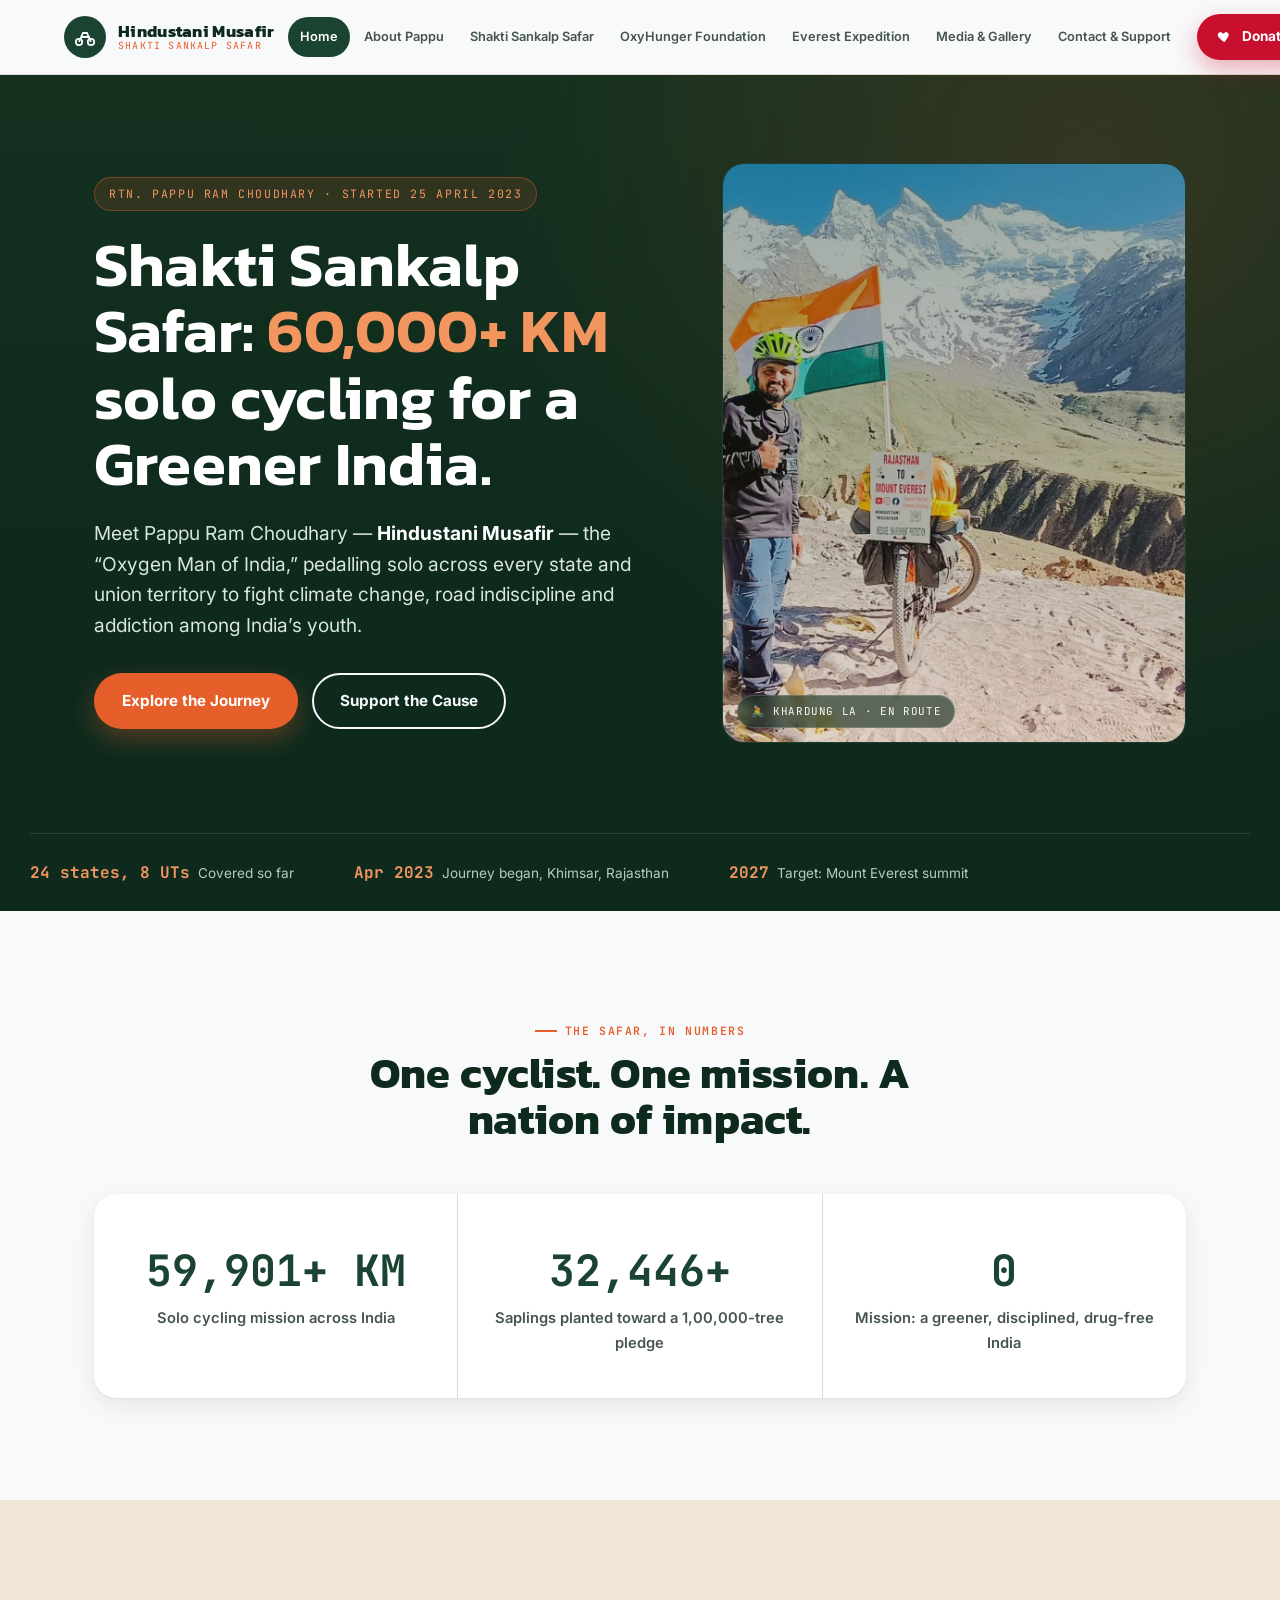
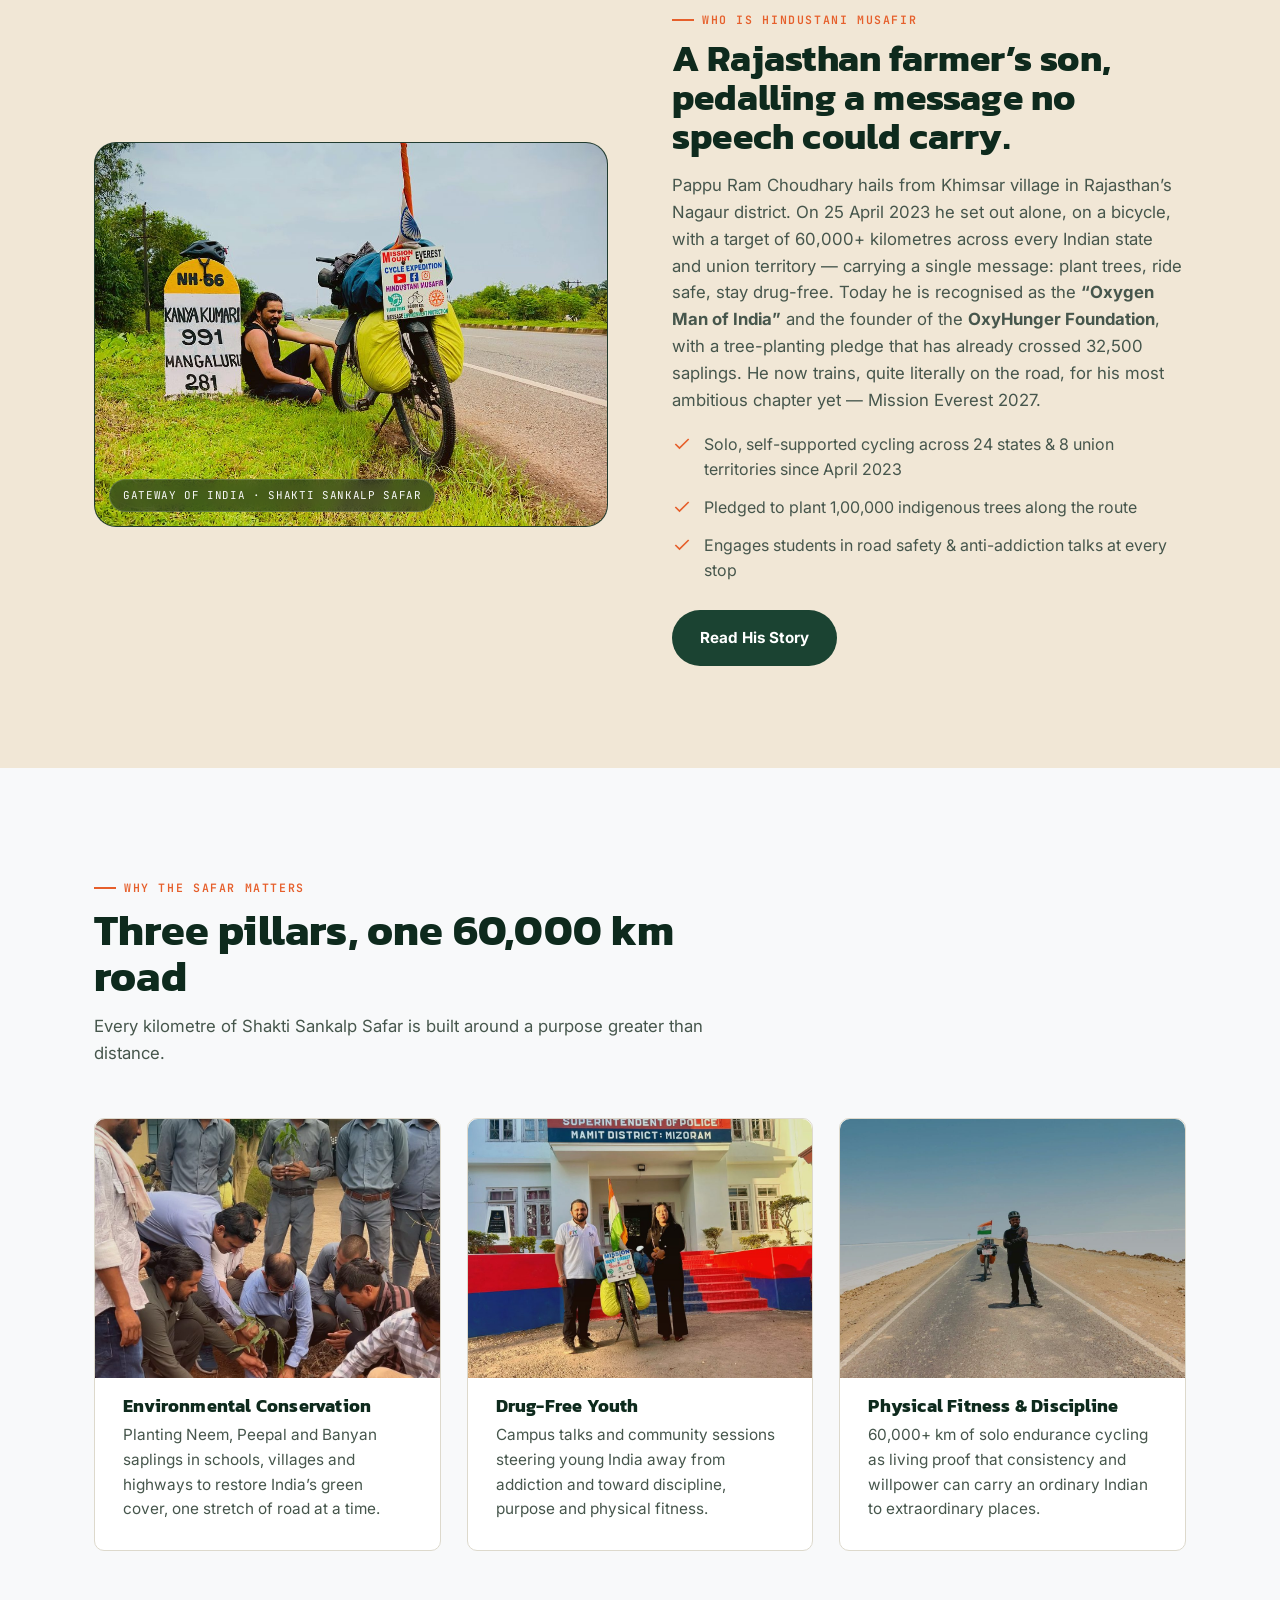
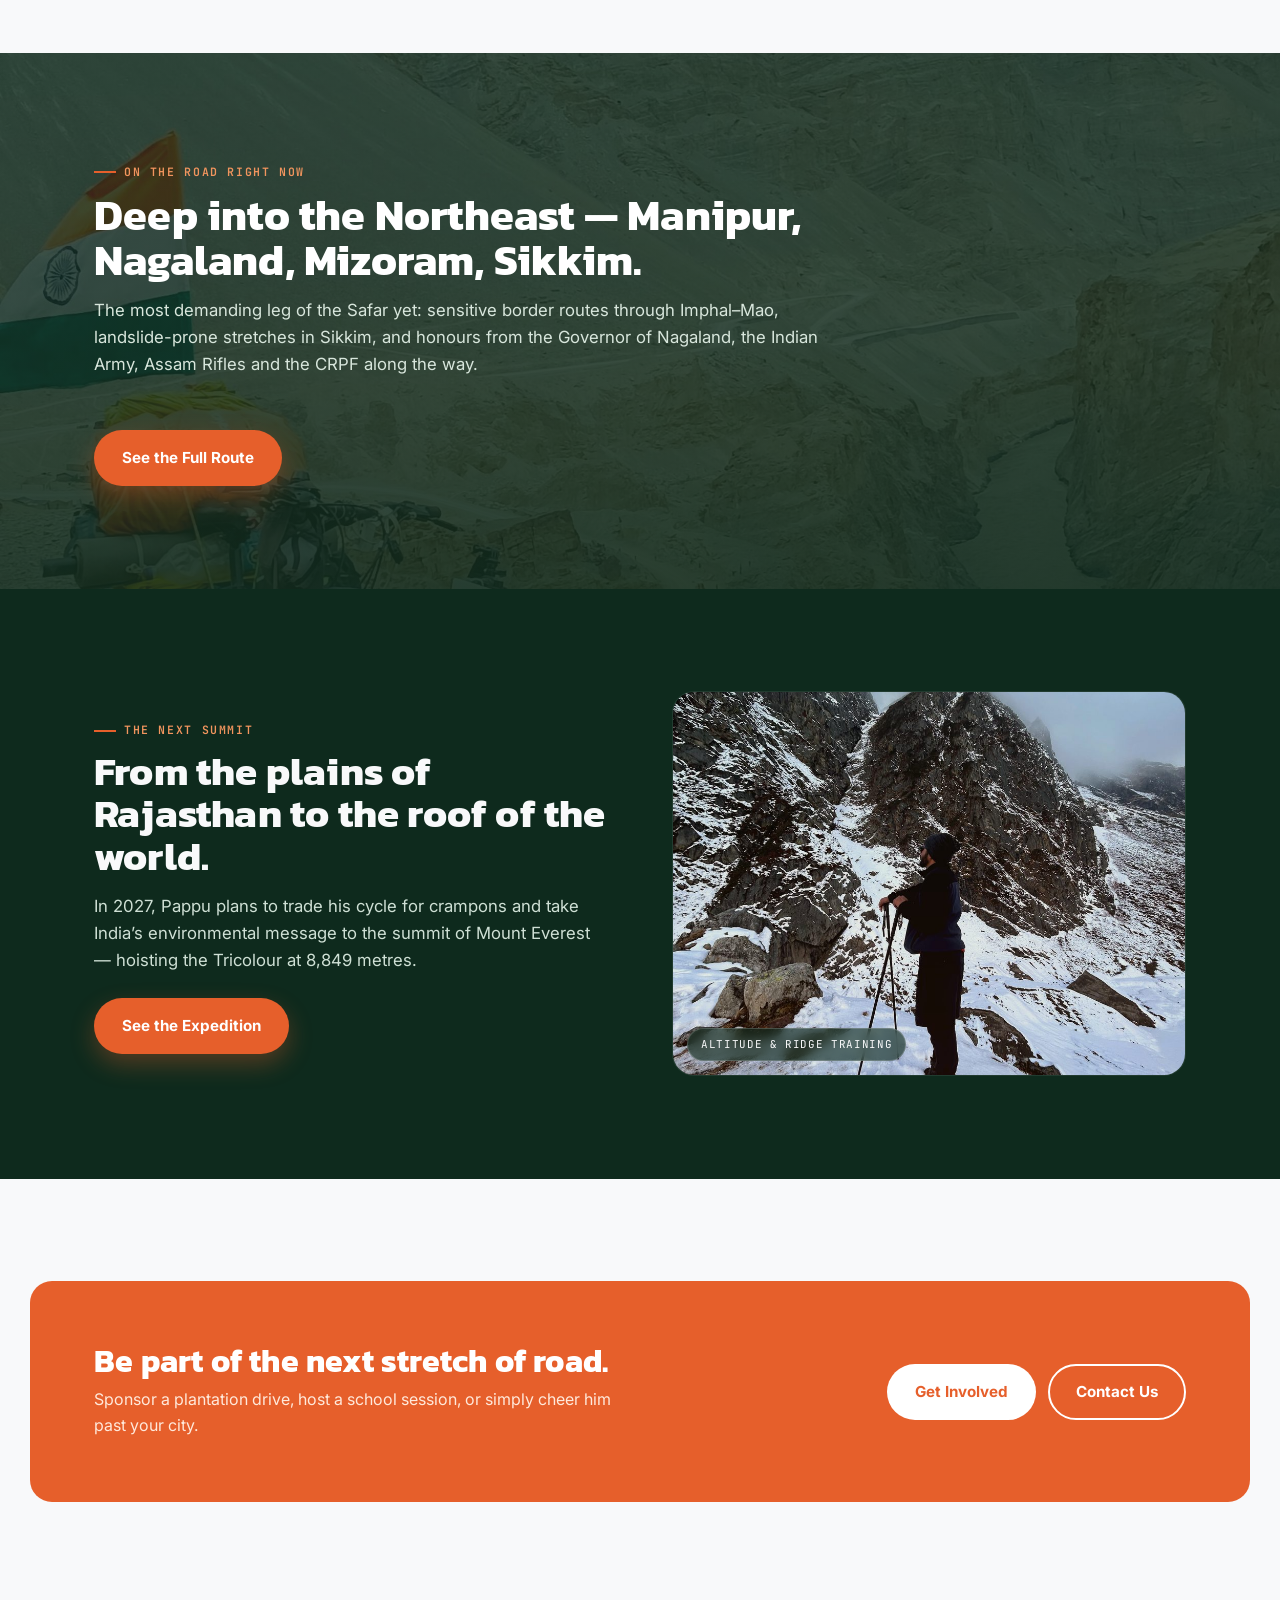
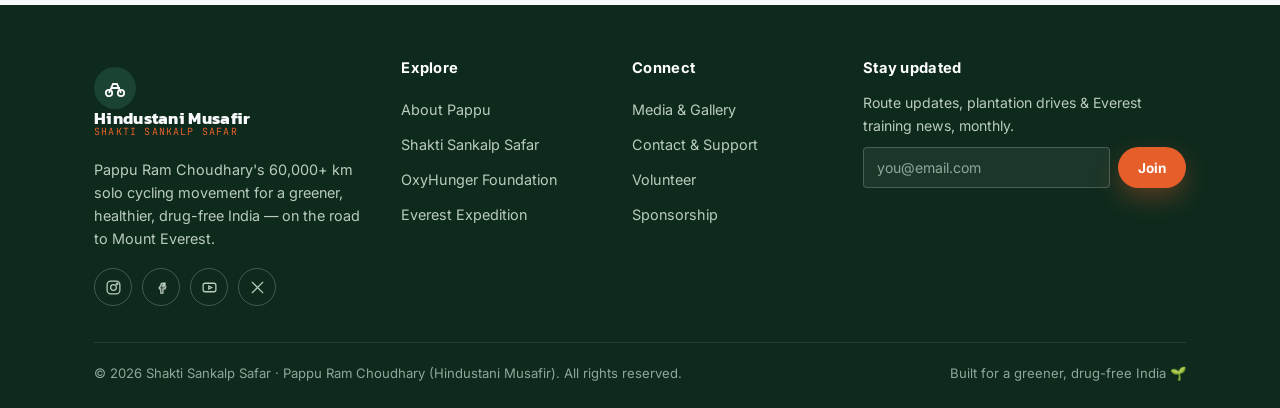
==== index.html @ b721d06b "Add files via upload" ====
<!DOCTYPE html>
<html lang="en">
<head>
<meta charset="UTF-8">
<meta name="viewport" content="width=device-width, initial-scale=1.0">
<title>Shakti Sankalp Safar | Hindustani Musafir &mdash; 60,000+ KM for a Greener India</title>
<meta name="description" content="Follow Pappu Ram Choudhary (Hindustani Musafir) on Shakti Sankalp Safar: a 60,000+ km solo cycling movement across India for the environment, road safety and drug-free youth.">
<link rel="preconnect" href="https://fonts.googleapis.com">
<link rel="preconnect" href="https://fonts.gstatic.com" crossorigin>
<link href="https://fonts.googleapis.com/css2?family=Kanit:wght@500;600;700&family=Inter:wght@400;500;600;700;800&family=JetBrains+Mono:wght@500;700&display=swap" rel="stylesheet">
<link rel="stylesheet" href="css/style.css">
</head>
<body>
  <header class="site-header">
    <nav class="nav">
      <a href="index.html" class="brand">
        <span class="brand-mark">
      <svg viewBox="0 0 24 24" fill="none" stroke="#F8F9FA" stroke-width="1.8" xmlns="http://www.w3.org/2000/svg">
        <circle cx="6" cy="17" r="3.2"/><circle cx="18" cy="17" r="3.2"/>
        <path d="M6 17l4-9h4l4 9M10 8h4M8 12h9"/>
      </svg>
    </span>
        <span class="brand-text">
          <strong>Hindustani Musafir</strong>
          <span>Shakti Sankalp Safar</span>
        </span>
      </a>
      <div class="nav-links">
        <a href="index.html" class="active">Home</a>
        <a href="about.html">About Pappu</a>
        <a href="mission.html">Shakti Sankalp Safar</a>
        <a href="foundation.html">OxyHunger Foundation</a>
        <a href="everest.html">Everest Expedition</a>
        <a href="media.html">Media & Gallery</a>
        <a href="contact.html">Contact & Support</a>
      </div>
      <div class="nav-cta">
        <a href="https://your-payment-link-here.example.com" target="_blank" rel="noopener" class="btn btn-donate btn-sm"><svg viewBox="0 0 24 24" fill="currentColor" width="15" height="15"><path d="M12 21s-7.5-4.6-10-9.1C.3 8.6 1.8 5 5.4 5c2 0 3.4 1 4.6 2.6C11.2 6 12.6 5 14.6 5 18.2 5 19.7 8.6 18 11.9 15.5 16.4 12 21 12 21z"/></svg>Donate</a>
        <a href="contact.html" class="btn btn-primary btn-sm">Support the Cause</a>
      </div>
      <button class="hamburger" aria-label="Toggle navigation" aria-expanded="false">
        <span></span><span></span><span></span>
      </button>
    </nav>
    <div class="mobile-panel">
      <a href="index.html" class="active">Home</a>
        <a href="about.html">About Pappu</a>
        <a href="mission.html">Shakti Sankalp Safar</a>
        <a href="foundation.html">OxyHunger Foundation</a>
        <a href="everest.html">Everest Expedition</a>
        <a href="media.html">Media & Gallery</a>
        <a href="contact.html">Contact & Support</a>
      <a href="https://your-payment-link-here.example.com" target="_blank" rel="noopener" class="btn btn-donate">Donate</a>
      <a href="contact.html" class="btn btn-primary">Support the Cause</a>
    </div>
  </header>

<main>

  <!-- HERO -->
  <section class="hero">
    <div class="wrap hero-grid">
      <div>
        <span class="hero-eyebrow">Rtn. Pappu Ram Choudhary &middot; Started 25 April 2023</span>
        <h1>Shakti Sankalp Safar: <em>60,000+ KM</em> solo cycling for a Greener India.</h1>
        <p class="sub">Meet Pappu Ram Choudhary &mdash; <strong style="color:#fff;">Hindustani Musafir</strong> &mdash; the &ldquo;Oxygen Man of India,&rdquo; pedalling solo across every state and union territory to fight climate change, road indiscipline and addiction among India&rsquo;s youth.</p>
        <div class="hero-ctas">
          <a href="mission.html" class="btn btn-primary">Explore the Journey</a>
          <a href="contact.html" class="btn btn-outline">Support the Cause</a>
        </div>
      </div>
      <div class="photo ratio-portrait">
        <img src="images/hero-khardungla.jpg" alt="Pappu Ram Choudhary holding the Indian tricolour beside his cycle at Khardung La, one of the world's highest motorable passes">
        <span class="cap-tag">&#128692; Khardung La &middot; en route</span>
      </div>
    </div>
    <div class="wrap hero-strip">
      <div class="item"><b>24 states, 8 UTs</b><span>Covered so far</span></div>
      <div class="item"><b>Apr 2023</b><span>Journey began, Khimsar, Rajasthan</span></div>
      <div class="item"><b>2027</b><span>Target: Mount Everest summit</span></div>
    </div>
  </section>

  <!-- QUICK STATS -->
  <section class="section">
    <div class="wrap">
      <div class="section-head center">
        <span class="eyebrow" style="justify-content:center;">The Safar, in numbers</span>
        <h2>One cyclist. One mission. A nation of impact.</h2>
      </div>
      <div class="stats-grid">
        <div class="stat-card">
          <span class="num" data-count="60000" data-suffix="+ KM">0</span>
          <span class="lbl">Solo cycling mission across India</span>
        </div>
        <div class="stat-card">
          <span class="num" data-count="32500" data-suffix="+">0</span>
          <span class="lbl">Saplings planted toward a 1,00,000-tree pledge</span>
        </div>
        <div class="stat-card">
          <span class="num" data-count="1">0</span>
          <span class="lbl">Mission: a greener, disciplined, drug-free India</span>
        </div>
      </div>
    </div>
  </section>

  <!-- INTRO -->
  <section class="section section--sand">
    <div class="wrap two-col">
      <div class="photo ratio-landscape">
        <img src="images/loaded-cycle-road.jpg" alt="Pappu Ram Choudhary standing with his fully-loaded touring bicycle at the Gateway of India, Mumbai">
        <span class="cap-tag">Gateway of India &middot; Shakti Sankalp Safar</span>
      </div>
      <div>
        <span class="eyebrow">Who is Hindustani Musafir</span>
        <h2 style="font-size:clamp(1.7rem,3vw,2.3rem); margin-top:10px;">A Rajasthan farmer&rsquo;s son, pedalling a message no speech could carry.</h2>
        <p style="margin-top:16px; color:var(--ink-soft); font-size:1.05rem;">Pappu Ram Choudhary hails from Khimsar village in Rajasthan&rsquo;s Nagaur district. On 25 April 2023 he set out alone, on a bicycle, with a target of 60,000+ kilometres across every Indian state and union territory &mdash; carrying a single message: plant trees, ride safe, stay drug-free. Today he is recognised as the <strong>&ldquo;Oxygen Man of India&rdquo;</strong> and the founder of the <strong>OxyHunger Foundation</strong>, with a tree-planting pledge that has already crossed 32,500 saplings. He now trains, quite literally on the road, for his most ambitious chapter yet &mdash; Mission Everest 2027.</p>
        <ul class="list-check">
          <li><svg viewBox="0 0 24 24" fill="none" stroke="currentColor" stroke-width="2"><path d="M20 6L9 17l-5-5"/></svg><span>Solo, self-supported cycling across 24 states &amp; 8 union territories since April 2023</span></li>
          <li><svg viewBox="0 0 24 24" fill="none" stroke="currentColor" stroke-width="2"><path d="M20 6L9 17l-5-5"/></svg><span>Pledged to plant 1,00,000 indigenous trees along the route</span></li>
          <li><svg viewBox="0 0 24 24" fill="none" stroke="currentColor" stroke-width="2"><path d="M20 6L9 17l-5-5"/></svg><span>Engages students in road safety &amp; anti-addiction talks at every stop</span></li>
        </ul>
        <a href="about.html" class="btn btn-ghost mt-lg" style="margin-top:26px;">Read His Story</a>
      </div>
    </div>
  </section>

  <!-- THREE PILLARS -->
  <section class="section">
    <div class="wrap">
      <div class="section-head">
        <span class="eyebrow">Why the Safar matters</span>
        <h2>Three pillars, one 60,000 km road</h2>
        <p>Every kilometre of Shakti Sankalp Safar is built around a purpose greater than distance.</p>
      </div>
      <div class="grid-3">
        <div class="card">
          <div class="card-photo"><img src="images/plantation-group-students.jpg" alt="Community tree plantation drive with students during Shakti Sankalp Safar"></div>
          <h3>Environmental Conservation</h3>
          <p>Planting Neem, Peepal and Banyan saplings in schools, villages and highways to restore India&rsquo;s green cover, one stretch of road at a time.</p>
        </div>
        <div class="card">
          <div class="card-photo"><img src="images/school-auditorium-event.jpg" alt="Pappu Ram Choudhary addressing students at a school assembly on road safety and drug-free living"></div>
          <h3>Drug-Free Youth</h3>
          <p>Campus talks and community sessions steering young India away from addiction and toward discipline, purpose and physical fitness.</p>
        </div>
        <div class="card">
          <div class="card-photo"><img src="images/open-road.jpg" alt="A lone stretch of Indian highway during the solo cycling expedition"></div>
          <h3>Physical Fitness &amp; Discipline</h3>
          <p>60,000+ km of solo endurance cycling as living proof that consistency and willpower can carry an ordinary Indian to extraordinary places.</p>
        </div>
      </div>
    </div>
  </section>

  <!-- NORTHEAST LEG STRIP -->
  <section class="bg-section section" style="background-image:url('images/bg-mountain-wide.jpg');">
    <div class="wrap">
      <div class="section-head" style="max-width:760px;">
        <span class="eyebrow" style="color:var(--saffron-light);">On the road right now</span>
        <h2>Deep into the Northeast &mdash; Manipur, Nagaland, Mizoram, Sikkim.</h2>
        <p>The most demanding leg of the Safar yet: sensitive border routes through Imphal&ndash;Mao, landslide-prone stretches in Sikkim, and honours from the Governor of Nagaland, the Indian Army, Assam Rifles and the CRPF along the way.</p>
      </div>
      <a href="mission.html" class="btn btn-primary">See the Full Route</a>
    </div>
  </section>

  <!-- EVEREST TEASER -->
  <section class="section section--forest">
    <div class="wrap two-col">
      <div>
        <span class="eyebrow" style="color:var(--saffron-light);">The next summit</span>
        <h2 style="margin-top:10px; font-size:clamp(1.8rem,3.2vw,2.5rem);">From the plains of Rajasthan to the roof of the world.</h2>
        <p style="margin-top:16px; color:#CFE0D5; font-size:1.05rem;">In 2027, Pappu plans to trade his cycle for crampons and take India&rsquo;s environmental message to the summit of Mount Everest &mdash; hoisting the Tricolour at 8,849 metres.</p>
        <a href="everest.html" class="btn btn-primary mt-lg" style="margin-top:24px;">See the Expedition</a>
      </div>
      <div class="photo ratio-landscape">
        <img src="images/ridge-climb-training.jpg" alt="Pappu Ram Choudhary mountaineering on a snow ridge as part of Everest training">
        <span class="cap-tag">Altitude &amp; ridge training</span>
      </div>
    </div>
  </section>

  <!-- CTA STRIP -->
  <section class="section">
    <div class="wrap" style="background:var(--saffron); border-radius:var(--radius-l); padding:clamp(36px,6vw,64px); display:flex; align-items:center; justify-content:space-between; gap:24px; flex-wrap:wrap; color:#fff;">
      <div>
        <h2 style="color:#fff; font-size:clamp(1.5rem,2.6vw,2rem);">Be part of the next stretch of road.</h2>
        <p style="color:#FFE9DB; margin-top:8px; max-width:52ch;">Sponsor a plantation drive, host a school session, or simply cheer him past your city.</p>
      </div>
      <div style="display:flex; gap:12px; flex-wrap:wrap;">
        <a href="foundation.html" class="btn" style="background:#fff; color:var(--saffron);">Get Involved</a>
        <a href="contact.html" class="btn btn-outline">Contact Us</a>
      </div>
    </div>
  </section>

</main>

  <footer class="site-footer">
    <div class="wrap">
      <div class="footer-grid">
        <div class="footer-brand">
          <a href="index.html" class="brand">
            <span class="brand-mark">
      <svg viewBox="0 0 24 24" fill="none" stroke="#F8F9FA" stroke-width="1.8" xmlns="http://www.w3.org/2000/svg">
        <circle cx="6" cy="17" r="3.2"/><circle cx="18" cy="17" r="3.2"/>
        <path d="M6 17l4-9h4l4 9M10 8h4M8 12h9"/>
      </svg>
    </span>
            <span class="brand-text">
              <strong style="color:#F8F9FA;">Hindustani Musafir</strong>
              <span>Shakti Sankalp Safar</span>
            </span>
          </a>
          <p>Pappu Ram Choudhary's 60,000+ km solo cycling movement for a greener, healthier, drug-free India &mdash; on the road to Mount Everest.</p>
          <div class="social-row">
            <a href="https://www.instagram.com/hindustani_musafirr/" aria-label="Instagram" target="_blank" rel="noopener"><svg viewBox="0 0 24 24" fill="none" stroke="currentColor" stroke-width="1.8"><rect x="3" y="3" width="18" height="18" rx="5"/><circle cx="12" cy="12" r="4"/><circle cx="17.2" cy="6.8" r="1"/></svg></a>
            <a href="https://www.facebook.com/hindustanimusafirr/" aria-label="Facebook" target="_blank" rel="noopener"><svg viewBox="0 0 24 24" fill="none" stroke="currentColor" stroke-width="1.8"><path d="M14 9h3V6h-3c-1.7 0-3 1.3-3 3v2H9v3h2v6h3v-6h3l1-3h-4v-2c0-.6.4-1 1-1z"/></svg></a>
            <a href="https://www.youtube.com/@HindustaniMusafir" aria-label="YouTube" target="_blank" rel="noopener"><svg viewBox="0 0 24 24" fill="none" stroke="currentColor" stroke-width="1.8"><rect x="3" y="6" width="18" height="12" rx="3"/><path d="M11 10l4 2-4 2z"/></svg></a>
            <a href="#" aria-label="Twitter/X" target="_blank" rel="noopener"><svg viewBox="0 0 24 24" fill="none" stroke="currentColor" stroke-width="1.8"><path d="M4 4l16 16M20 4L4 20"/></svg></a>
          </div>
        </div>
        <div>
          <h4>Explore</h4>
          <a href="about.html">About Pappu</a>
          <a href="mission.html">Shakti Sankalp Safar</a>
          <a href="foundation.html">OxyHunger Foundation</a>
          <a href="everest.html">Everest Expedition</a>
        </div>
        <div>
          <h4>Connect</h4>
          <a href="media.html">Media &amp; Gallery</a>
          <a href="contact.html">Contact &amp; Support</a>
          <a href="foundation.html#volunteer">Volunteer</a>
          <a href="everest.html#sponsor">Sponsorship</a>
        </div>
        <div>
          <h4>Stay updated</h4>
          <p style="color:#B9CBBF; font-size:.88rem; margin-bottom:8px;">Route updates, plantation drives &amp; Everest training news, monthly.</p>
          <form class="newsletter" data-demo-form onsubmit="return false;">
            <input type="email" placeholder="you@email.com" aria-label="Email for newsletter" required>
            <button class="btn btn-primary btn-sm" type="submit">Join</button>
          </form>
          <div class="form-success" style="margin-top:10px;">Thanks &mdash; you&rsquo;re on the list!</div>
        </div>
      </div>
      <div class="footer-bottom">
        <span>&copy; 2026 Shakti Sankalp Safar &middot; Pappu Ram Choudhary (Hindustani Musafir). All rights reserved.</span>
        <span>Built for a greener, drug-free India &#127793;</span>
      </div>
    </div>
  </footer>
<script src="js/script.js"></script>
</body>
</html>
---- css/style.css ----
/* =========================================================
   SHAKTI SANKALP SAFAR — Design System
   Signature element: the "Safar Line" — a dashed route path
   (like a route marked on a paper map) that threads through
   hero art, timelines and milestones across the whole site.
   ========================================================= */

:root{
  /* ---- Color tokens ---- */
  --forest:        #1B4332;
  --forest-deep:    #0E2A1D;
  --forest-mid:     #2D6A4F;
  --saffron:        #E65F2B;
  --saffron-light:  #F2955E;
  --saffron-pale:   #FBDCC7;
  --offwhite:       #F8F9FA;
  --sand:           #F1E7D6;
  --ink:            #17241C;
  --ink-soft:       #46564C;
  --line:           #DDD9CC;
  --white:          #FFFFFF;

  /* ---- Type ---- */
  --f-display: "Kanit", "Poppins", sans-serif;
  --f-body:    "Inter", -apple-system, sans-serif;
  --f-mono:    "JetBrains Mono", "Roboto Mono", monospace;

  /* ---- Scale / rhythm ---- */
  --radius-s: 4px;
  --radius-m: 10px;
  --radius-l: 22px;
  --maxw: 1220px;
  --maxw-nav: 1520px;
  --gutter: clamp(20px, 5vw, 64px);
  --shadow-1: 0 1px 2px rgba(14,42,29,.06), 0 8px 24px rgba(14,42,29,.08);
  --shadow-2: 0 20px 50px rgba(14,42,29,.18);
}

/* ---------------------------------------------------------
   Reset & base
   --------------------------------------------------------- */
*, *::before, *::after{ box-sizing:border-box; }
html{ scroll-behavior:smooth; }
body{
  margin:0;
  font-family:var(--f-body);
  color:var(--ink);
  background:var(--offwhite);
  line-height:1.6;
  -webkit-font-smoothing:antialiased;
}
img{ max-width:100%; display:block; }
a{ color:inherit; text-decoration:none; }
ul{ margin:0; padding:0; list-style:none; }
h1,h2,h3,h4{ font-family:var(--f-display); margin:0; line-height:1.06; letter-spacing:.2px; color:var(--forest-deep); }
p{ margin:0; }
button{ font-family:inherit; cursor:pointer; }
input,textarea,select{ font-family:inherit; font-size:1rem; }

:focus-visible{
  outline:3px solid var(--saffron);
  outline-offset:3px;
}

@media (prefers-reduced-motion: reduce){
  *{ animation-duration:.001ms !important; animation-iteration-count:1 !important; transition-duration:.001ms !important; scroll-behavior:auto !important; }
}

.wrap{ max-width:var(--maxw); margin:0 auto; padding:0 var(--gutter); }
.eyebrow{
  display:inline-flex; align-items:center; gap:8px;
  font-family:var(--f-mono); font-size:.72rem; letter-spacing:.14em; text-transform:uppercase;
  color:var(--saffron); font-weight:600;
}
.eyebrow::before{ content:""; width:22px; height:2px; background:var(--saffron); display:inline-block; }

.section{ padding:clamp(56px,8vw,108px) 0; }
.section--sand{ background:var(--sand); }
.section--forest{ background:var(--forest-deep); color:var(--offwhite); }
.section--forest h2, .section--forest h3, .section--forest h4{ color:var(--offwhite); }
.section-head{ max-width:680px; margin-bottom:clamp(28px,5vw,52px); }
.section-head h2{ font-size:clamp(1.9rem,3.6vw,2.7rem); margin-top:10px; }
.section-head p{ margin-top:14px; color:var(--ink-soft); font-size:1.05rem; }
.section--forest .section-head p{ color:#CFE0D5; }

.btn{
  display:inline-flex; align-items:center; justify-content:center; gap:10px;
  padding:14px 26px; border-radius:999px; font-weight:700; font-size:.95rem;
  border:2px solid transparent; transition:transform .18s ease, box-shadow .18s ease, background .18s ease, color .18s ease;
  white-space:nowrap;
}
.btn:hover{ transform:translateY(-2px); }
.btn-primary{ background:var(--saffron); color:var(--white); box-shadow:0 10px 24px rgba(230,95,43,.32); }
.btn-primary:hover{ background:#D5511F; }
.btn-outline{ background:transparent; border-color:currentColor; color:inherit; }
.btn-outline:hover{ background:rgba(255,255,255,.12); }
.btn-outline.dark{ border-color:var(--forest); color:var(--forest); }
.btn-outline.dark:hover{ background:var(--forest); color:var(--white); }
.btn-ghost{ background:var(--forest); color:var(--white); }
.btn-ghost:hover{ background:var(--forest-mid); }
.btn-donate{ background:#C8102E; color:var(--white); box-shadow:0 10px 24px rgba(200,16,46,.32); }
.btn-donate:hover{ background:#A50D25; }
.btn-donate svg{ flex-shrink:0; }
.btn-sm{ padding:10px 18px; font-size:.85rem; }
.btn[disabled]{ opacity:.55; cursor:not-allowed; transform:none; }

/* ---------------------------------------------------------
   Header / Nav
   --------------------------------------------------------- */
.site-header{
  position:sticky; top:0; z-index:100;
  background:rgba(248,249,250,.92); backdrop-filter:blur(10px);
  border-bottom:1px solid var(--line);
}
.nav{
  display:flex; align-items:center; justify-content:space-between;
  padding:14px var(--gutter); max-width:var(--maxw-nav); margin:0 auto;
  flex-wrap:nowrap; gap:14px;
}
.brand{ display:flex; align-items:center; gap:12px; flex-shrink:0; transition:opacity .18s ease; }
.brand:hover{ opacity:.85; }
.brand-mark{
  width:42px; height:42px; border-radius:50%; background:var(--forest);
  display:flex; align-items:center; justify-content:center; flex-shrink:0;
}
.brand-mark svg{ width:24px; height:24px; }
.brand-text{ display:flex; flex-direction:column; line-height:1.1; }
.brand-text strong{ font-family:var(--f-display); font-size:1.06rem; color:var(--forest-deep); letter-spacing:.3px; }
.brand-text span{ font-family:var(--f-mono); font-size:.62rem; letter-spacing:.12em; text-transform:uppercase; color:var(--saffron); }

.nav-links{ display:flex; align-items:center; flex-wrap:nowrap; gap:2px; }
.nav-links a{
  position:relative;
  padding:10px 12px; font-weight:600; font-size:clamp(.8rem,.85vw,.9rem); color:var(--ink-soft);
  border-radius:999px; white-space:nowrap; flex-shrink:0;
  transition:background .18s ease, color .18s ease, transform .18s ease;
}
.nav-links a::after{
  content:""; position:absolute; left:14px; right:14px; bottom:5px; height:2px;
  border-radius:2px; background:var(--saffron);
  transform:scaleX(0); transform-origin:50% 50%;
  transition:transform .28s cubic-bezier(.4,0,.2,1);
}
.nav-links a:hover{ background:var(--sand); color:var(--forest-deep); transform:translateY(-2px); }
.nav-links a:hover::after{ transform:scaleX(1); }
.nav-links a.active{ background:var(--forest); color:var(--white); }
.nav-links a.active::after{ content:none; }
.nav-cta{ display:flex; align-items:center; gap:10px; flex-shrink:0; }

.hamburger{
  display:none; flex-direction:column; justify-content:center; gap:5px;
  width:44px; height:44px; border:1px solid var(--line); border-radius:10px; background:var(--white);
}
.hamburger span{ width:20px; height:2px; background:var(--forest-deep); margin:0 auto; transition:transform .25s ease, opacity .25s ease; }
.hamburger.is-open span:nth-child(1){ transform:translateY(7px) rotate(45deg); }
.hamburger.is-open span:nth-child(2){ opacity:0; }
.hamburger.is-open span:nth-child(3){ transform:translateY(-7px) rotate(-45deg); }

.mobile-panel{
  display:none; flex-direction:column; gap:2px; padding:8px var(--gutter) 20px;
  border-top:1px solid var(--line); background:var(--offwhite);
}
.mobile-panel a{ padding:13px 6px; font-weight:600; color:var(--ink); border-bottom:1px solid var(--line); transition:color .16s ease, padding-left .16s ease; }
.mobile-panel a:hover{ color:var(--saffron); padding-left:12px; }
.mobile-panel a.active{ color:var(--saffron); }
.mobile-panel .btn{ margin-top:14px; }
.site-header.nav-open .mobile-panel{ display:flex; }

@media (max-width: 1180px){
  .nav-links, .nav-cta .btn-outline{ display:none; }
  .hamburger{ display:flex; }
}

/* ---------------------------------------------------------
   The Safar Line — signature motif
   --------------------------------------------------------- */
.safar-line{ width:100%; height:auto; display:block; }
.safar-line path{
  fill:none; stroke:var(--saffron); stroke-width:3; stroke-linecap:round;
  stroke-dasharray:9 11;
}
.safar-line .safar-line-solid{ stroke:var(--forest-mid); stroke-dasharray:none; opacity:.35; }
.safar-divider{ position:relative; height:54px; overflow:hidden; }
.safar-divider svg{ position:absolute; inset:0; width:100%; height:100%; }

/* ---------------------------------------------------------
   Hero
   --------------------------------------------------------- */
.hero{
  position:relative; overflow:hidden;
  background:
    radial-gradient(circle at 85% 12%, rgba(230,95,43,.16), transparent 45%),
    linear-gradient(180deg, #14301F 0%, var(--forest-deep) 60%, var(--forest-deep) 100%);
  color:var(--offwhite);
  padding-top:clamp(48px,8vw,88px);
}
.hero-grid{
  display:grid; grid-template-columns:1.1fr .9fr; gap:clamp(30px,5vw,60px);
  align-items:center; padding-bottom:clamp(48px,7vw,90px);
}
.hero-eyebrow{
  display:inline-flex; align-items:center; gap:8px; font-family:var(--f-mono);
  font-size:.72rem; letter-spacing:.14em; text-transform:uppercase; color:var(--saffron-light);
  background:rgba(230,95,43,.14); border:1px solid rgba(230,95,43,.4);
  padding:7px 14px; border-radius:999px; margin-bottom:20px;
}
.hero h1{
  font-size:clamp(2.3rem, 5vw, 3.9rem); color:var(--white); font-weight:600;
}
.hero h1 em{ font-style:normal; color:var(--saffron-light); }
.hero p.sub{ margin-top:22px; font-size:clamp(1.02rem,1.6vw,1.2rem); color:#D8E6DC; max-width:52ch; }
.hero-ctas{ display:flex; flex-wrap:wrap; gap:14px; margin-top:32px; }
.hero-art{
  position:relative; border-radius:var(--radius-l); overflow:hidden;
  border:1px solid rgba(255,255,255,.14);
  aspect-ratio:4/5; background:
    linear-gradient(160deg, #2D6A4F 0%, #163726 70%);
  display:flex; align-items:flex-end;
}
.hero-art .tag{
  margin:18px; padding:10px 16px; border-radius:999px; background:rgba(14,42,29,.55);
  backdrop-filter:blur(6px); font-family:var(--f-mono); font-size:.72rem; letter-spacing:.08em;
  color:var(--offwhite); border:1px solid rgba(255,255,255,.2);
}
.hero-strip{
  border-top:1px solid rgba(255,255,255,.12);
  padding:26px 0; display:flex; gap:clamp(24px,5vw,60px); flex-wrap:wrap;
}
.hero-strip .item{ display:flex; align-items:baseline; gap:8px; }
.hero-strip .item b{ font-family:var(--f-mono); color:var(--saffron-light); font-size:1rem; }
.hero-strip .item span{ font-size:.85rem; color:#B9CBBF; }

/* photo placeholder block used across pages in place of real imagery */
.photo-ph{
  position:relative; border-radius:var(--radius-l); overflow:hidden;
  background:linear-gradient(150deg, var(--forest-mid), var(--forest-deep));
  color:var(--offwhite); display:flex; flex-direction:column; align-items:center;
  justify-content:center; text-align:center; padding:26px; gap:10px; min-height:220px;
  border:1px solid rgba(255,255,255,.08);
}
.photo-ph svg{ width:38px; height:38px; opacity:.9; }
.photo-ph .cap{ font-family:var(--f-mono); font-size:.72rem; letter-spacing:.08em; text-transform:uppercase; opacity:.75; }
.photo-ph.saffron{ background:linear-gradient(150deg, var(--saffron-light), #C6491B); }
.photo-ph.sand{ background:linear-gradient(150deg, #EADFCA, #D9C9A8); color:var(--forest-deep); }

/* ---------------------------------------------------------
   Stats
   --------------------------------------------------------- */
.stats-grid{
  display:grid; grid-template-columns:repeat(3,1fr); gap:1px;
  background:var(--line); border-radius:var(--radius-l); overflow:hidden;
  box-shadow:var(--shadow-1);
}
.stat-card{ background:var(--white); padding:clamp(26px,4vw,42px) 24px; text-align:center; }
.stat-card .num{
  font-family:var(--f-mono); font-weight:700; font-size:clamp(2rem,4vw,2.7rem);
  color:var(--forest); display:block;
}
.stat-card .num span{ color:var(--saffron); }
.stat-card .lbl{ margin-top:8px; font-size:.92rem; color:var(--ink-soft); font-weight:600; }
@media (max-width:720px){ .stats-grid{ grid-template-columns:1fr; } .stat-card{ border-bottom:1px solid var(--line); } }

/* ---------------------------------------------------------
   Cards / grids
   --------------------------------------------------------- */
.grid-3{ display:grid; grid-template-columns:repeat(3,1fr); gap:26px; }
.grid-2{ display:grid; grid-template-columns:1fr 1fr; gap:26px; }
@media (max-width:900px){ .grid-3{ grid-template-columns:1fr 1fr; } }
@media (max-width:640px){ .grid-3, .grid-2{ grid-template-columns:1fr; } }

.card{
  background:var(--white); border-radius:var(--radius-m); padding:28px;
  border:1px solid var(--line); transition:box-shadow .2s ease, transform .2s ease;
}
.card:hover{ box-shadow:var(--shadow-1); transform:translateY(-3px); }
.card .icon{
  width:48px; height:48px; border-radius:12px; background:var(--sand);
  display:flex; align-items:center; justify-content:center; margin-bottom:16px;
}
.card .icon svg{ width:24px; height:24px; color:var(--forest); }
.card h3{ font-size:1.15rem; margin-bottom:8px; }
.card p{ color:var(--ink-soft); font-size:.96rem; }

.pill{
  display:inline-block; padding:5px 13px; border-radius:999px; font-size:.72rem;
  font-weight:700; letter-spacing:.03em; background:var(--saffron-pale); color:#9B3B14;
}
.pill.green{ background:#DCEAE1; color:var(--forest); }

/* ---------------------------------------------------------
   Timeline (route & milestones / training log)
   --------------------------------------------------------- */
.timeline{ position:relative; margin-top:10px; }
.timeline::before{
  content:""; position:absolute; left:19px; top:6px; bottom:6px; width:2px;
  background-image:linear-gradient(var(--saffron) 60%, transparent 0%);
  background-size:2px 12px; background-repeat:repeat-y;
}
.timeline-item{ position:relative; padding:0 0 40px 58px; }
.timeline-item:last-child{ padding-bottom:4px; }
.timeline-dot{
  position:absolute; left:0; top:0; width:40px; height:40px; border-radius:50%;
  background:var(--forest); color:var(--white); display:flex; align-items:center; justify-content:center;
  font-family:var(--f-mono); font-weight:700; font-size:.82rem; border:4px solid var(--offwhite); box-shadow:0 0 0 2px var(--saffron);
}
.timeline-item h3{ font-size:1.15rem; margin-bottom:4px; }
.timeline-item .when{ font-family:var(--f-mono); font-size:.72rem; letter-spacing:.06em; text-transform:uppercase; color:var(--saffron); display:block; margin-bottom:6px; }
.timeline-item p{ color:var(--ink-soft); }

/* ---------------------------------------------------------
   Tabs (values / gallery filter etc.)
   --------------------------------------------------------- */
.tabbar{ display:flex; flex-wrap:wrap; gap:10px; margin-bottom:30px; }
.tabbtn{
  padding:10px 18px; border-radius:999px; border:1px solid var(--line); background:var(--white);
  font-weight:600; font-size:.88rem; color:var(--ink-soft); transition:.16s ease;
}
.tabbtn:hover{ border-color:var(--forest-mid); }
.tabbtn.active{ background:var(--forest); border-color:var(--forest); color:var(--white); }

.gallery-grid{ display:grid; grid-template-columns:repeat(3,1fr); gap:20px; }
@media (max-width:900px){ .gallery-grid{ grid-template-columns:1fr 1fr; } }
@media (max-width:560px){ .gallery-grid{ grid-template-columns:1fr; } }
.gallery-item{ aspect-ratio:4/3; border-radius:var(--radius-m); overflow:hidden; }
.gallery-item.hide{ display:none; }

/* ---------------------------------------------------------
   Tiers (sponsorship)
   --------------------------------------------------------- */
.tiers{ display:grid; grid-template-columns:repeat(3,1fr); gap:24px; align-items:stretch; }
@media (max-width:900px){ .tiers{ grid-template-columns:1fr; } }
.tier{
  background:var(--white); border:1px solid var(--line); border-radius:var(--radius-l);
  padding:32px 28px; display:flex; flex-direction:column; gap:16px;
}
.tier.featured{ border-color:var(--saffron); box-shadow:0 20px 40px rgba(230,95,43,.14); position:relative; }
.tier.featured::before{
  content:"MOST POPULAR"; position:absolute; top:-13px; left:28px; background:var(--saffron); color:var(--white);
  font-family:var(--f-mono); font-size:.62rem; letter-spacing:.1em; padding:5px 12px; border-radius:999px;
}
.tier .name{ font-family:var(--f-display); font-size:1.3rem; color:var(--forest-deep); }
.tier .price{ font-family:var(--f-mono); font-size:1.6rem; font-weight:700; color:var(--saffron); }
.tier ul{ display:flex; flex-direction:column; gap:10px; flex:1; }
.tier li{ display:flex; gap:10px; font-size:.92rem; color:var(--ink-soft); }
.tier li svg{ width:18px; height:18px; color:var(--forest-mid); flex-shrink:0; margin-top:2px; }

/* ---------------------------------------------------------
   Forms
   --------------------------------------------------------- */
.form-card{ background:var(--white); border:1px solid var(--line); border-radius:var(--radius-l); padding:clamp(24px,4vw,40px); }
.field{ margin-bottom:18px; }
.field label{ display:block; font-weight:700; font-size:.86rem; margin-bottom:7px; color:var(--forest-deep); }
.field input, .field textarea, .field select{
  width:100%; padding:13px 15px; border-radius:var(--radius-s); border:1.5px solid var(--line);
  background:var(--offwhite); transition:border-color .16s ease, background .16s ease;
}
.field input:focus, .field textarea:focus, .field select:focus{ border-color:var(--saffron); background:var(--white); outline:none; }
.field-row{ display:grid; grid-template-columns:1fr 1fr; gap:16px; }
@media (max-width:560px){ .field-row{ grid-template-columns:1fr; } }
.form-note{ font-size:.82rem; color:var(--ink-soft); margin-top:10px; }
.form-success{
  display:none; align-items:center; gap:10px; background:#E4F1E9; border:1px solid #BEDCC9;
  color:var(--forest); padding:14px 16px; border-radius:var(--radius-s); font-weight:600; font-size:.9rem; margin-top:16px;
}
.form-success.show{ display:flex; }

/* ---------------------------------------------------------
   Footer
   --------------------------------------------------------- */
.site-footer{ background:var(--forest-deep); color:#CFE0D5; padding:56px 0 24px; }
.footer-grid{ display:grid; grid-template-columns:1.4fr 1fr 1fr 1.2fr; gap:40px; padding-bottom:36px; border-bottom:1px solid rgba(255,255,255,.1); }
@media (max-width:860px){ .footer-grid{ grid-template-columns:1fr 1fr; } }
@media (max-width:560px){ .footer-grid{ grid-template-columns:1fr; } }
.footer-grid h4{ color:var(--white); font-size:.92rem; margin-bottom:16px; font-family:var(--f-body); font-weight:700; letter-spacing:.02em; }
.footer-grid a{ display:block; padding:6px 0; color:#B9CBBF; font-size:.9rem; transition:color .15s ease; }
.footer-grid a:hover{ color:var(--saffron-light); }
.footer-brand p{ margin-top:14px; color:#B9CBBF; font-size:.9rem; max-width:32ch; }
.social-row{ display:flex; gap:10px; margin-top:18px; }
.social-row a{
  width:38px; height:38px; border-radius:50%; border:1px solid rgba(255,255,255,.22);
  display:flex; align-items:center; justify-content:center; padding:0;
}
.social-row a:hover{ background:var(--saffron); border-color:var(--saffron); }
.social-row svg{ width:17px; height:17px; }
.newsletter{ display:flex; gap:8px; margin-top:10px; }
.newsletter input{
  flex:1; padding:11px 13px; border-radius:var(--radius-s); border:1px solid rgba(255,255,255,.2);
  background:rgba(255,255,255,.06); color:var(--white); font-size:.88rem;
}
.newsletter input::placeholder{ color:#8FA79A; }
.footer-bottom{ display:flex; justify-content:space-between; align-items:center; padding-top:20px; flex-wrap:wrap; gap:10px; font-size:.82rem; color:#8FA79A; }

/* ---------------------------------------------------------
   Misc utility
   --------------------------------------------------------- */
.mt-lg{ margin-top:48px; }
.center{ text-align:center; margin-left:auto; margin-right:auto; }
.two-col{ display:grid; grid-template-columns:1fr 1fr; gap:clamp(30px,5vw,64px); align-items:center; }
@media (max-width:860px){ .two-col{ grid-template-columns:1fr; } }
.list-check{ display:flex; flex-direction:column; gap:12px; margin-top:18px; }
.list-check li{ display:flex; gap:12px; align-items:flex-start; }
.list-check svg{ width:20px; height:20px; color:var(--saffron); flex-shrink:0; margin-top:2px; }
.list-check span{ color:var(--ink-soft); }

.page-hero{
  background:linear-gradient(180deg, var(--forest-deep), #16362499);
  background-color:var(--forest-deep);
  color:var(--offwhite); padding:64px 0 56px; position:relative; overflow:hidden;
}
.page-hero.has-bg{
  background-image:
    linear-gradient(180deg, rgba(14,42,29,.55) 0%, rgba(14,42,29,.9) 100%),
    var(--hero-bg-img);
  background-size:cover; background-position:center; padding:96px 0 84px;
}
.page-hero .bg-credit{
  position:absolute; right:var(--gutter); bottom:10px; font-family:var(--f-mono);
  font-size:.64rem; letter-spacing:.04em; color:rgba(248,249,250,.5);
}
.page-hero .bg-credit a{ color:rgba(248,249,250,.7); }
.page-hero .eyebrow{ color:var(--saffron-light); }
.page-hero h1{ color:var(--white); font-size:clamp(2rem,4.4vw,3.1rem); margin-top:12px; max-width:16ch; }
.page-hero p{ margin-top:16px; max-width:60ch; color:#D8E6DC; font-size:1.05rem; }
.breadcrumb{ font-family:var(--f-mono); font-size:.74rem; letter-spacing:.06em; color:#9FBBA9; margin-bottom:14px; }
.breadcrumb a{ color:#C7DACE; }
.breadcrumb a:hover{ color:var(--saffron-light); }

.quote-block{
  border-left:3px solid var(--saffron); padding:6px 0 6px 24px; margin:28px 0;
  font-family:var(--f-display); font-size:1.3rem; color:var(--forest-deep); font-weight:500;
}

.badge-row{ display:flex; flex-wrap:wrap; gap:10px; margin-top:18px; }

.map-band{
  border-radius:var(--radius-l); overflow:hidden; border:1px solid var(--line);
  background:linear-gradient(160deg, var(--sand), #E7DBC2);
}

/* ---------------------------------------------------------
   Live Google Map embed (route tracking)
   --------------------------------------------------------- */
.map-embed{
  position:relative; flex:1 1 380px; min-width:280px; border-radius:var(--radius-m);
  overflow:hidden; border:1px solid var(--line); box-shadow:var(--shadow-1);
  aspect-ratio:4/3; background:var(--sand);
}
.map-embed iframe{ position:absolute; inset:0; width:100%; height:100%; border:0; }
.map-embed .live-pill{
  position:absolute; top:12px; left:12px; z-index:2; display:inline-flex; align-items:center; gap:6px;
  padding:6px 12px; border-radius:999px; background:rgba(14,42,29,.82); backdrop-filter:blur(6px);
  color:var(--offwhite); font-family:var(--f-mono); font-size:.66rem; letter-spacing:.08em; text-transform:uppercase;
  border:1px solid rgba(255,255,255,.2); pointer-events:none;
}
.map-embed .live-pill .dot{
  width:7px; height:7px; border-radius:50%; background:#4ADE80; box-shadow:0 0 0 rgba(74,222,128,.6);
  animation:live-pulse 1.8s infinite;
}
@keyframes live-pulse{
  0%{ box-shadow:0 0 0 0 rgba(74,222,128,.55); }
  70%{ box-shadow:0 0 0 9px rgba(74,222,128,0); }
  100%{ box-shadow:0 0 0 0 rgba(74,222,128,0); }
}
.map-embed-link{
  position:absolute; bottom:12px; right:12px; z-index:2;
  padding:8px 14px; border-radius:999px; background:var(--white); color:var(--forest-deep);
  font-size:.78rem; font-weight:700; box-shadow:var(--shadow-1); transition:transform .16s ease, background .16s ease;
}
.map-embed-link:hover{ transform:translateY(-2px); background:var(--saffron); color:var(--white); }

/* ---------------------------------------------------------
   Social feed embeds
   --------------------------------------------------------- */
.social-embed-grid{ display:grid; grid-template-columns:1fr 1fr 1fr; gap:26px; align-items:stretch; }
@media (max-width:980px){ .social-embed-grid{ grid-template-columns:1fr; } }
.social-embed-card{
  background:var(--white); border:1px solid var(--line); border-radius:var(--radius-m);
  overflow:hidden; display:flex; flex-direction:column; transition:box-shadow .2s ease, transform .2s ease;
}
.social-embed-card:hover{ box-shadow:var(--shadow-1); transform:translateY(-3px); }
.social-embed-head{ display:flex; align-items:center; gap:12px; padding:18px 20px; border-bottom:1px solid var(--line); }
.social-embed-head .icon{ width:38px; height:38px; border-radius:10px; background:var(--sand); display:flex; align-items:center; justify-content:center; flex-shrink:0; }
.social-embed-head .icon svg{ width:20px; height:20px; color:var(--forest); }
.social-embed-head h3{ font-size:.98rem; }
.social-embed-head span{ display:block; font-family:var(--f-mono); font-size:.66rem; letter-spacing:.06em; text-transform:uppercase; color:var(--saffron); margin-top:2px; }
.social-embed-body{ flex:1; position:relative; background:var(--sand); min-height:280px; }
.social-embed-foot{ padding:14px 20px; border-top:1px solid var(--line); text-align:center; }

/* Live-styled preview cards for Instagram / YouTube / Facebook (see comment in media.html
   for why these link out instead of embedding a raw third-party iframe). */
.social-preview{ position:absolute; inset:0; display:flex; flex-direction:column; align-items:center; justify-content:center; gap:14px; padding:20px; text-align:center; }
.social-preview strong{ font-family:var(--f-display); color:var(--forest-deep); font-size:1rem; }
.social-preview p{ font-size:.82rem; color:var(--ink-soft); max-width:26ch; }
.social-preview-ring{
  width:72px; height:72px; border-radius:50%; padding:3px;
  display:flex; align-items:center; justify-content:center; animation:ig-spin 5s linear infinite;
}
.social-preview-ring span{
  width:100%; height:100%; border-radius:50%; background:var(--white); display:flex; align-items:center; justify-content:center;
  animation:ig-spin-rev 5s linear infinite;
}
.social-preview-ring svg{ width:30px; height:30px; }
@keyframes ig-spin{ to{ transform:rotate(360deg); } }
@keyframes ig-spin-rev{ to{ transform:rotate(-360deg); } }

.social-preview.ig{ background:linear-gradient(160deg,#F7E7DC,#F1E7D6); }
.ig-ring{ background:conic-gradient(from 210deg,#feda75,#fa7e1e,#d62976,#962fbf,#4f5bd5,#feda75); }
.ig-ring svg{ color:var(--forest); }

.social-preview.yt{ background:linear-gradient(160deg,#1b1b1b,#0e0e0e); }
.social-preview.yt strong{ color:var(--white); }
.social-preview.yt p{ color:#B9B9B9; }
.yt-ring{ background:#FF0000; animation:none; }
.yt-ring span{ background:transparent; animation:none; }
.yt-ring svg{ color:var(--white); width:26px; height:26px; }

.social-preview.fb{ background:linear-gradient(160deg,#E7EFFC,#DCE7FA); }
.fb-ring{ background:#1877F2; animation:none; }
.fb-ring span{ background:transparent; animation:none; }
.fb-ring svg{ color:var(--white); }

/* ---------------------------------------------------------
   Real photography — framed images & background sections
   --------------------------------------------------------- */
.photo{
  position:relative; border-radius:var(--radius-l); overflow:hidden;
  border:1px solid rgba(255,255,255,.08); background:var(--forest-deep);
}
.photo img{ width:100%; height:100%; object-fit:cover; display:block; }
.photo .cap-tag{
  position:absolute; left:14px; bottom:14px; padding:7px 13px; border-radius:999px;
  background:rgba(14,42,29,.6); backdrop-filter:blur(6px); color:var(--offwhite);
  font-family:var(--f-mono); font-size:.68rem; letter-spacing:.06em; text-transform:uppercase;
  border:1px solid rgba(255,255,255,.18);
}
.photo.ratio-portrait{ aspect-ratio:4/5; }
.photo.ratio-landscape{ aspect-ratio:4/3; }
.photo.ratio-wide{ aspect-ratio:16/10; }
.photo.ratio-square{ aspect-ratio:1/1; }

.card-photo{ margin:-28px -28px 18px; border-radius:var(--radius-m) var(--radius-m) 0 0; overflow:hidden; aspect-ratio:4/3; }
.card-photo img{ width:100%; height:100%; object-fit:cover; display:block; transition:transform .35s ease; }
.card:hover .card-photo img{ transform:scale(1.05); }

.bg-section{
  position:relative; background-size:cover; background-position:center;
  color:var(--offwhite); isolation:isolate;
}
.bg-section::before{
  content:""; position:absolute; inset:0; z-index:-1;
  background:linear-gradient(180deg, rgba(14,42,29,.55), rgba(14,42,29,.85));
}
.bg-section h2, .bg-section h3{ color:var(--white); }
.bg-section .section-head p{ color:#D8E6DC; }

.gallery-item img{ width:100%; height:100%; object-fit:cover; display:block; transition:transform .35s ease; }
.gallery-item{ position:relative; cursor:default; }
.gallery-item:hover img{ transform:scale(1.06); }
.gallery-item .gcap{
  position:absolute; left:0; right:0; bottom:0; padding:10px 12px;
  background:linear-gradient(0deg, rgba(14,42,29,.82), transparent);
  color:var(--offwhite); font-size:.76rem; font-weight:600;
}

.clip-card{ background:var(--white); border:1px solid var(--line); border-radius:var(--radius-m); overflow:hidden; }
.clip-card .clip-img{ aspect-ratio:4/5; overflow:hidden; background:#eee; }
.clip-card .clip-img img{ width:100%; height:100%; object-fit:cover; display:block; }
.clip-card .clip-body{ padding:16px 18px; }
.clip-card .clip-body h3{ font-size:1rem; margin-bottom:4px; }
.clip-card .clip-body p{ color:var(--ink-soft); font-size:.86rem; }

.recog-strip{ display:flex; gap:16px; overflow-x:auto; padding-bottom:8px; scroll-snap-type:x proximity; }
.recog-strip .photo{ flex:0 0 220px; scroll-snap-align:start; }
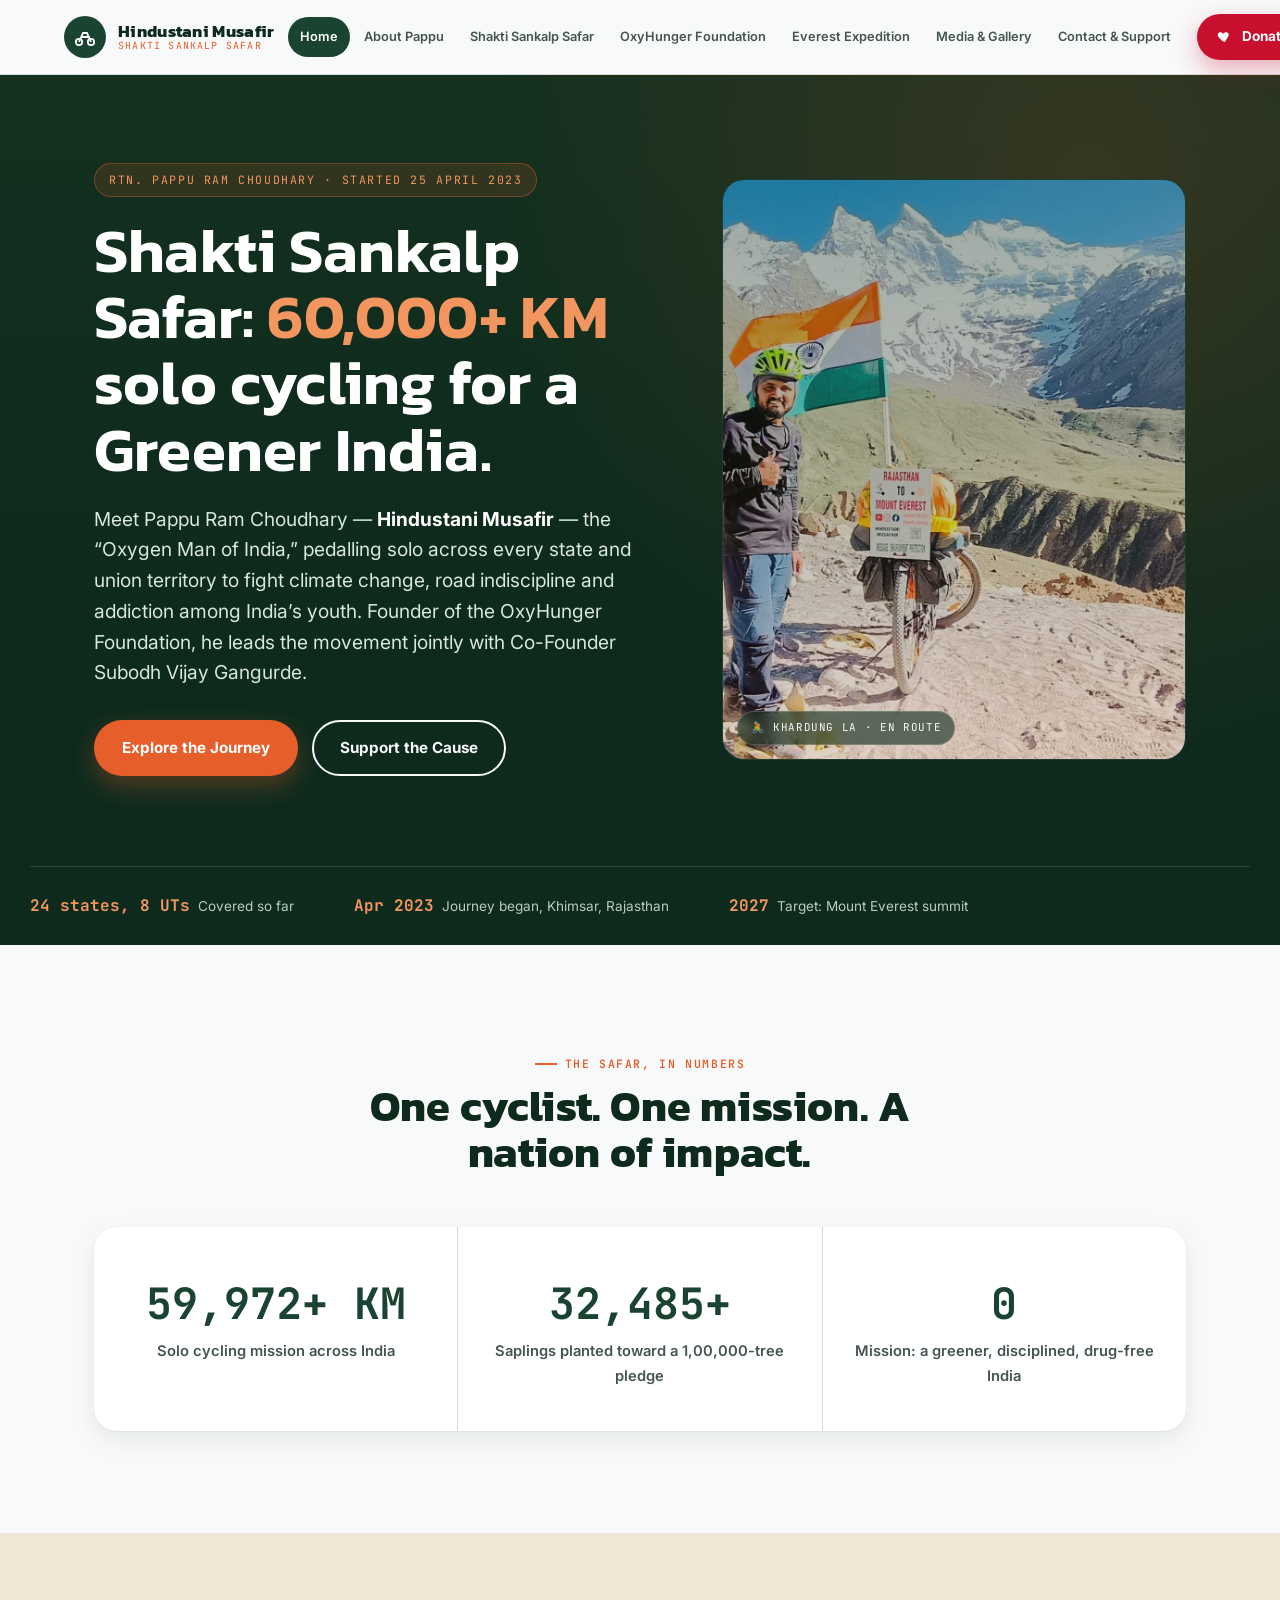
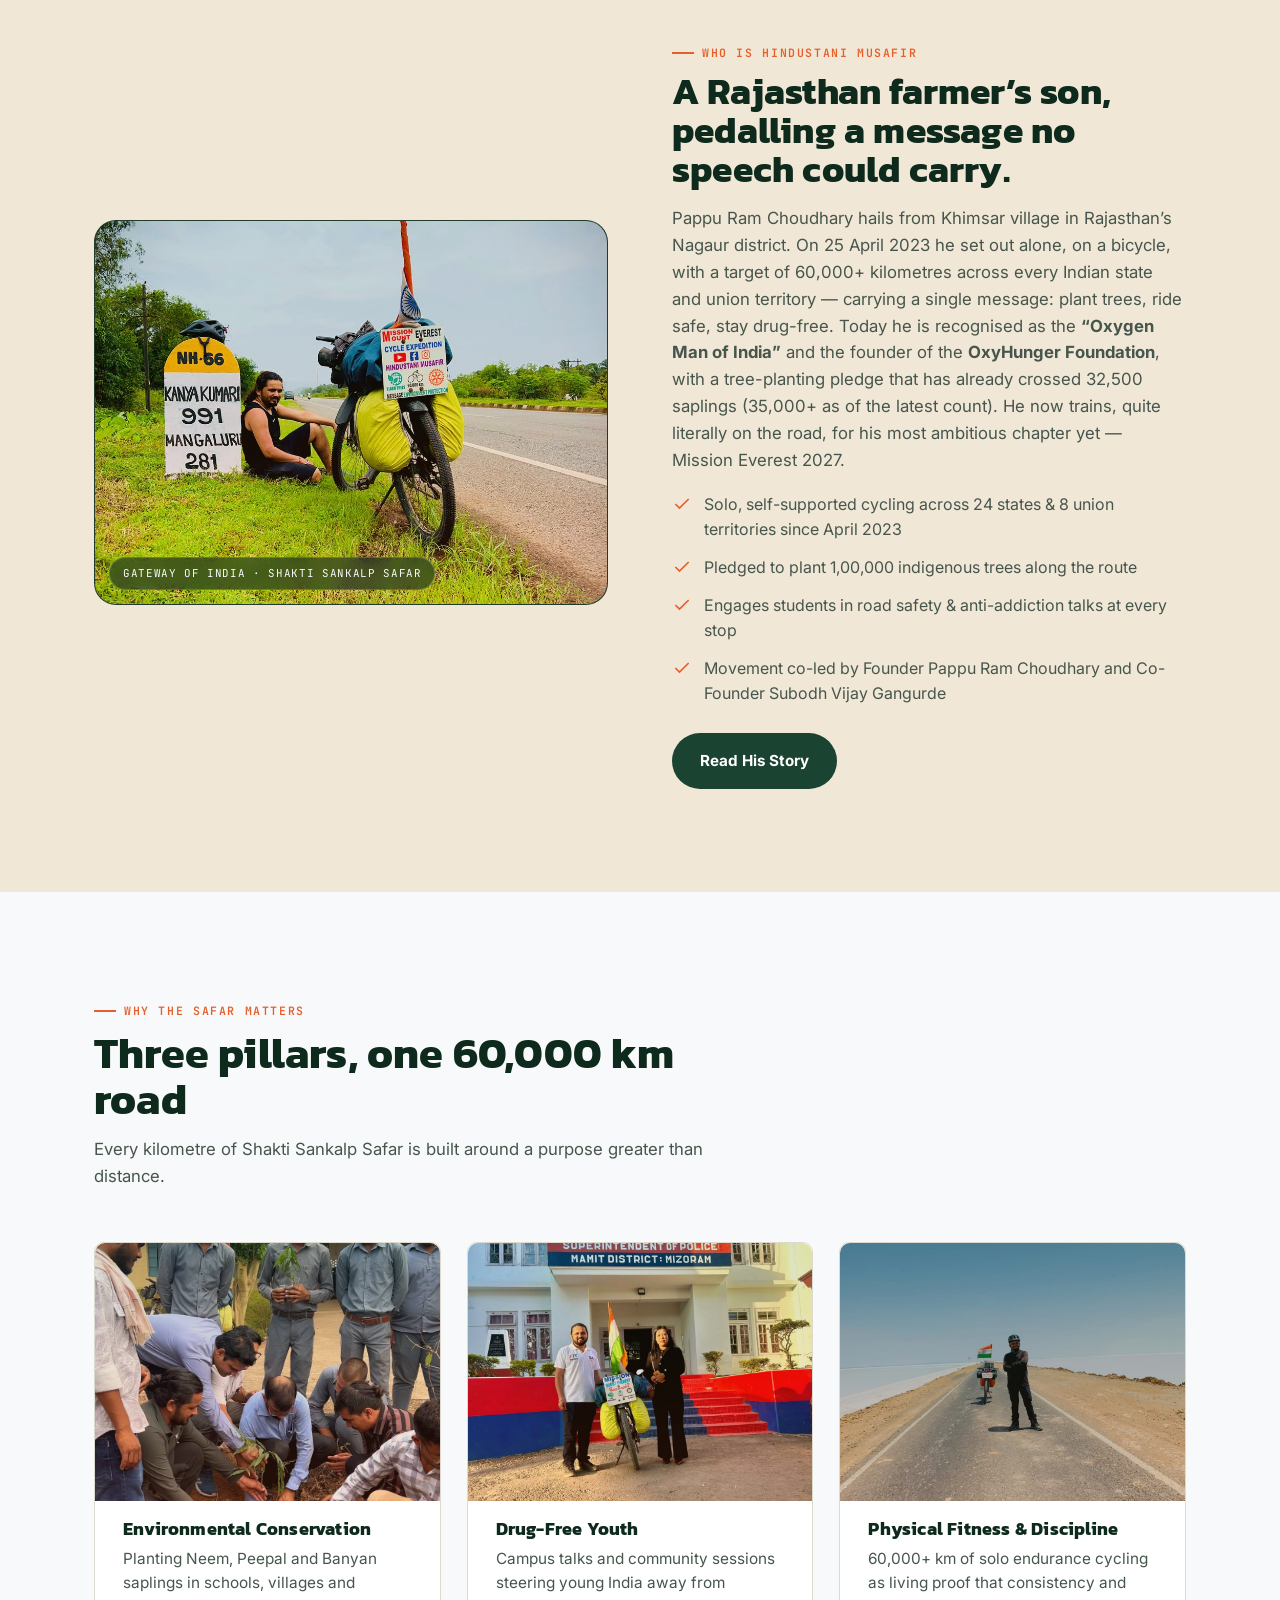
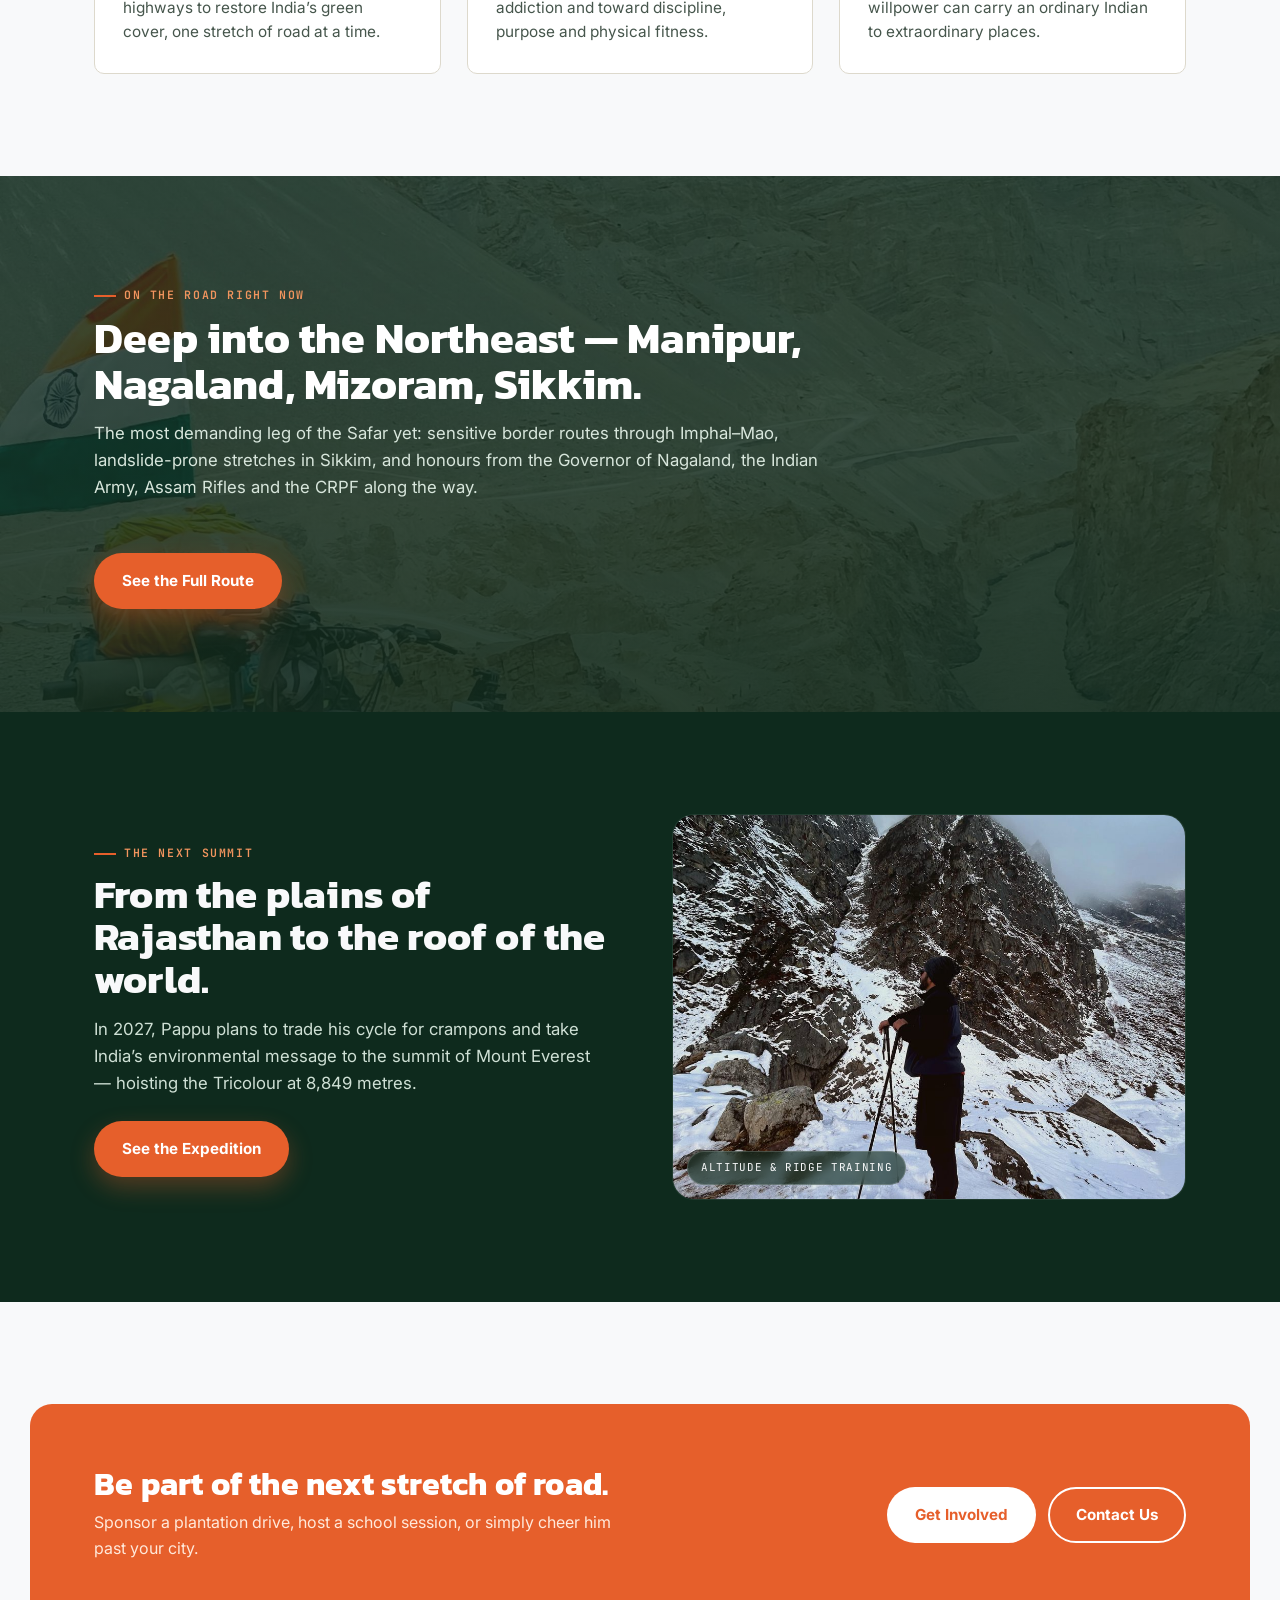
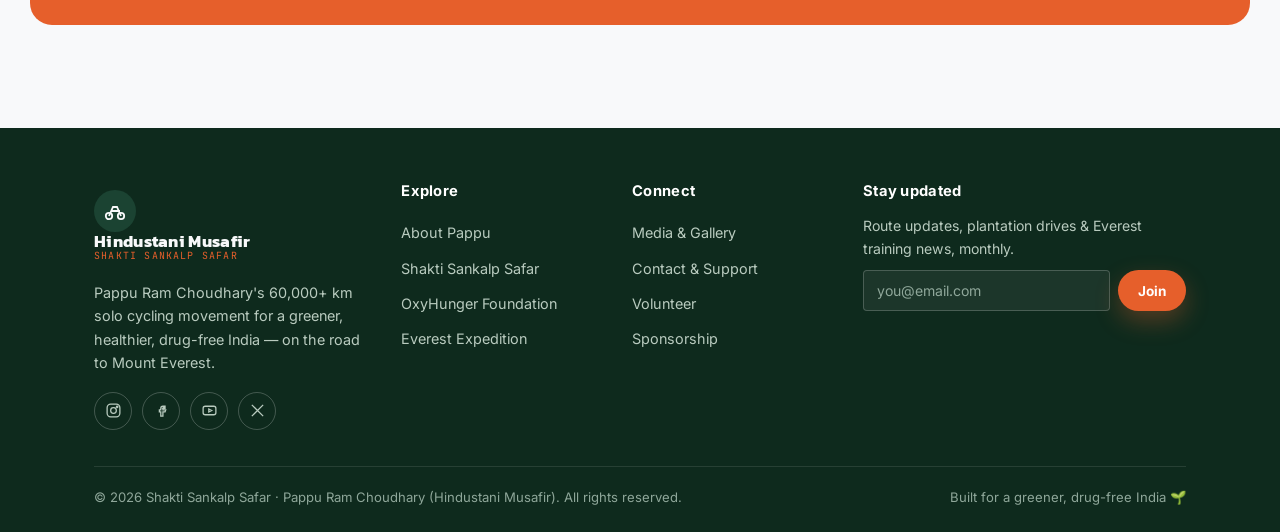
==== commit 00c91518: "Updated project" ====
--- a/index.html
+++ b/index.html
@@ -63,7 +63,7 @@
       <div>
         <span class="hero-eyebrow">Rtn. Pappu Ram Choudhary &middot; Started 25 April 2023</span>
         <h1>Shakti Sankalp Safar: <em>60,000+ KM</em> solo cycling for a Greener India.</h1>
-        <p class="sub">Meet Pappu Ram Choudhary &mdash; <strong style="color:#fff;">Hindustani Musafir</strong> &mdash; the &ldquo;Oxygen Man of India,&rdquo; pedalling solo across every state and union territory to fight climate change, road indiscipline and addiction among India&rsquo;s youth.</p>
+        <p class="sub">Meet Pappu Ram Choudhary &mdash; <strong style="color:#fff;">Hindustani Musafir</strong> &mdash; the &ldquo;Oxygen Man of India,&rdquo; pedalling solo across every state and union territory to fight climate change, road indiscipline and addiction among India&rsquo;s youth. Founder of the OxyHunger Foundation, he leads the movement jointly with Co-Founder Subodh Vijay Gangurde.</p>
         <div class="hero-ctas">
           <a href="mission.html" class="btn btn-primary">Explore the Journey</a>
           <a href="contact.html" class="btn btn-outline">Support the Cause</a>
@@ -115,11 +115,12 @@
       <div>
         <span class="eyebrow">Who is Hindustani Musafir</span>
         <h2 style="font-size:clamp(1.7rem,3vw,2.3rem); margin-top:10px;">A Rajasthan farmer&rsquo;s son, pedalling a message no speech could carry.</h2>
-        <p style="margin-top:16px; color:var(--ink-soft); font-size:1.05rem;">Pappu Ram Choudhary hails from Khimsar village in Rajasthan&rsquo;s Nagaur district. On 25 April 2023 he set out alone, on a bicycle, with a target of 60,000+ kilometres across every Indian state and union territory &mdash; carrying a single message: plant trees, ride safe, stay drug-free. Today he is recognised as the <strong>&ldquo;Oxygen Man of India&rdquo;</strong> and the founder of the <strong>OxyHunger Foundation</strong>, with a tree-planting pledge that has already crossed 32,500 saplings. He now trains, quite literally on the road, for his most ambitious chapter yet &mdash; Mission Everest 2027.</p>
+        <p style="margin-top:16px; color:var(--ink-soft); font-size:1.05rem;">Pappu Ram Choudhary hails from Khimsar village in Rajasthan&rsquo;s Nagaur district. On 25 April 2023 he set out alone, on a bicycle, with a target of 60,000+ kilometres across every Indian state and union territory &mdash; carrying a single message: plant trees, ride safe, stay drug-free. Today he is recognised as the <strong>&ldquo;Oxygen Man of India&rdquo;</strong> and the founder of the <strong>OxyHunger Foundation</strong>, with a tree-planting pledge that has already crossed 32,500 saplings (35,000+ as of the latest count). He now trains, quite literally on the road, for his most ambitious chapter yet &mdash; Mission Everest 2027.</p>
         <ul class="list-check">
           <li><svg viewBox="0 0 24 24" fill="none" stroke="currentColor" stroke-width="2"><path d="M20 6L9 17l-5-5"/></svg><span>Solo, self-supported cycling across 24 states &amp; 8 union territories since April 2023</span></li>
           <li><svg viewBox="0 0 24 24" fill="none" stroke="currentColor" stroke-width="2"><path d="M20 6L9 17l-5-5"/></svg><span>Pledged to plant 1,00,000 indigenous trees along the route</span></li>
           <li><svg viewBox="0 0 24 24" fill="none" stroke="currentColor" stroke-width="2"><path d="M20 6L9 17l-5-5"/></svg><span>Engages students in road safety &amp; anti-addiction talks at every stop</span></li>
+          <li><svg viewBox="0 0 24 24" fill="none" stroke="currentColor" stroke-width="2"><path d="M20 6L9 17l-5-5"/></svg><span>Movement co-led by Founder Pappu Ram Choudhary and Co-Founder Subodh Vijay Gangurde</span></li>
         </ul>
         <a href="about.html" class="btn btn-ghost mt-lg" style="margin-top:26px;">Read His Story</a>
       </div>
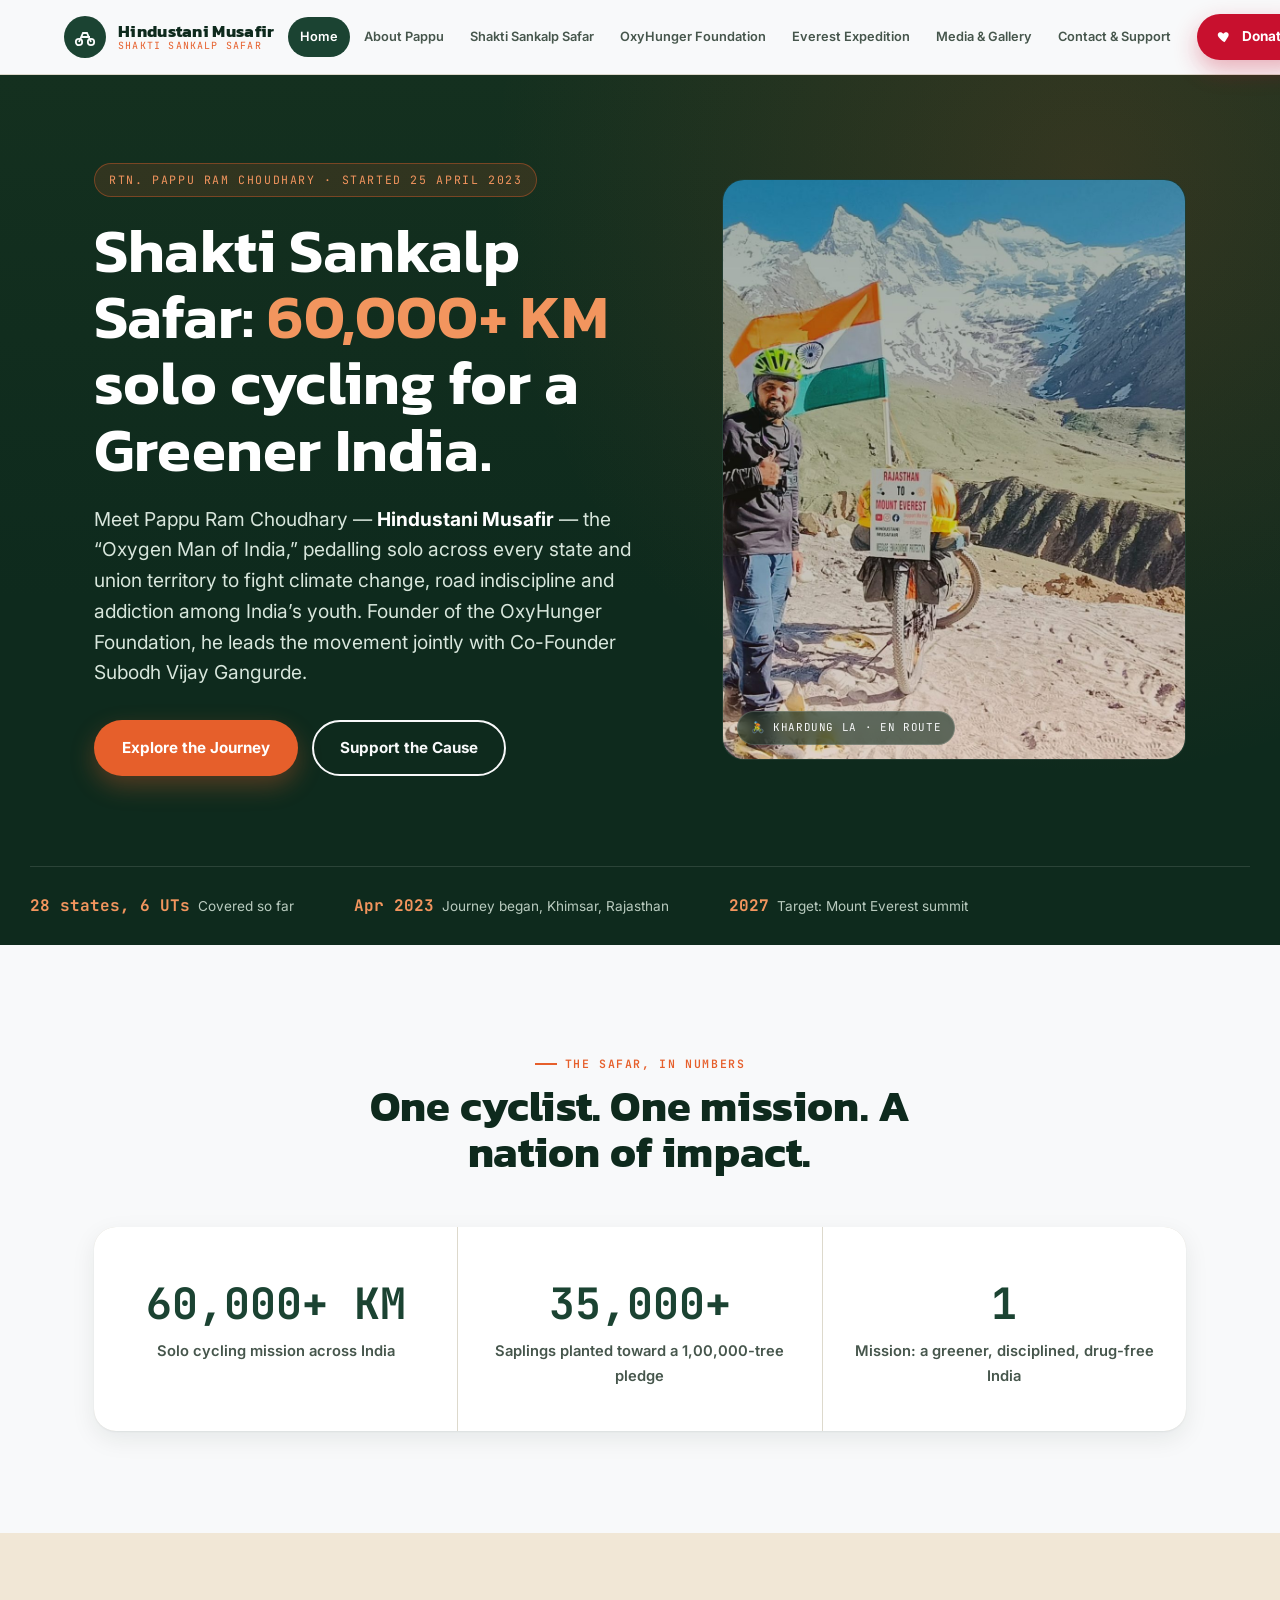
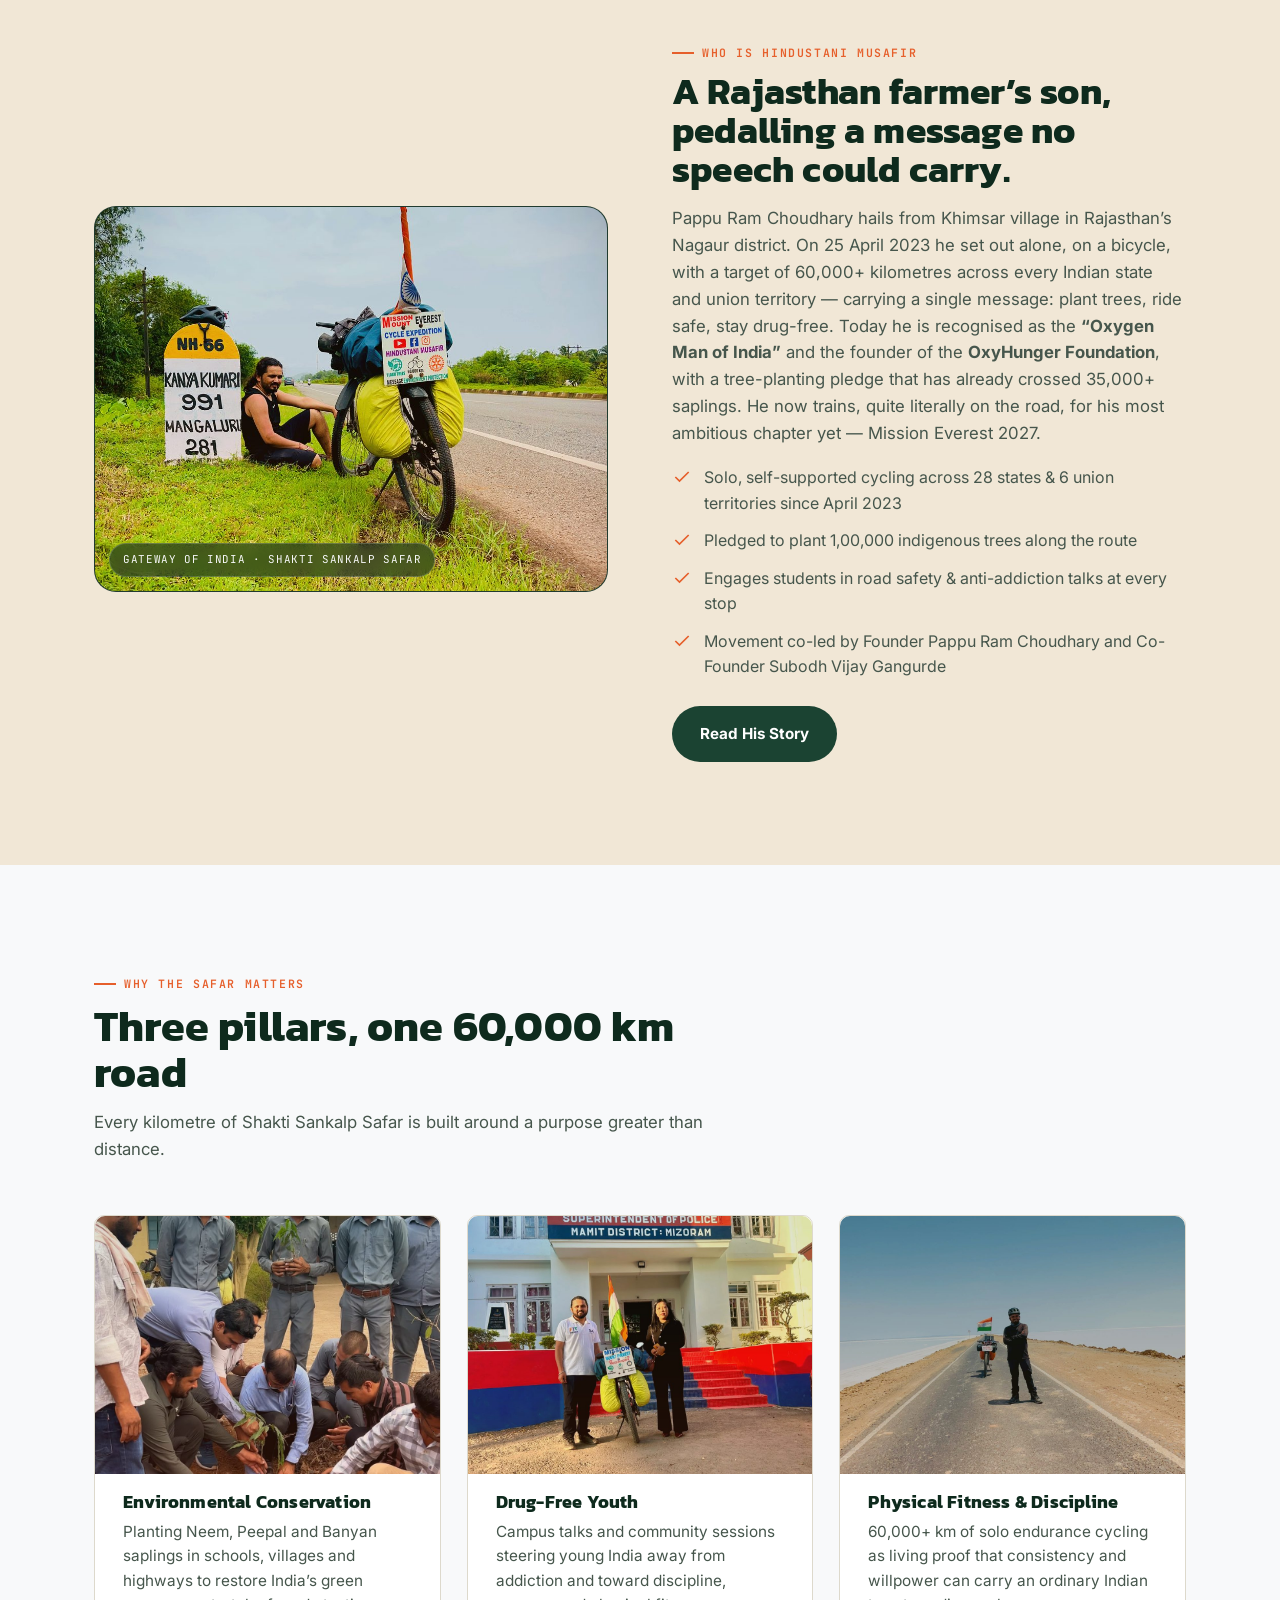
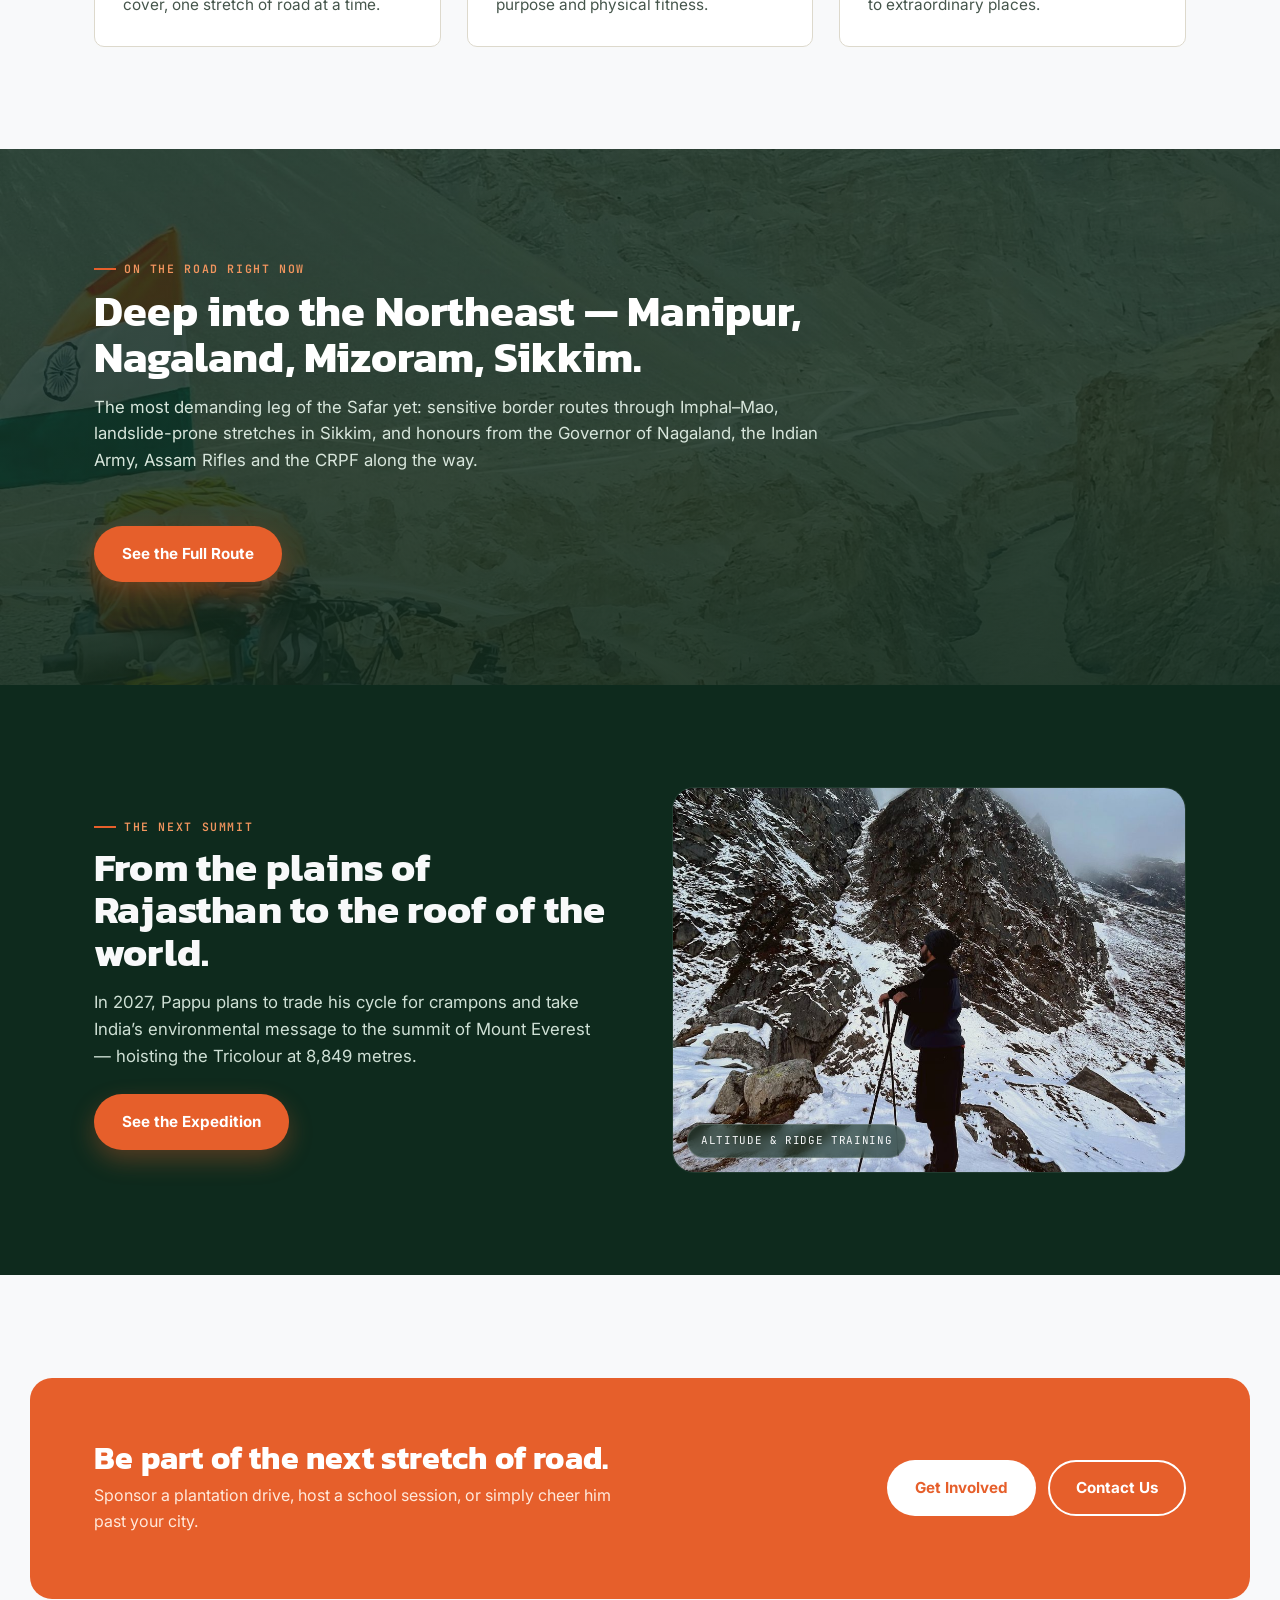
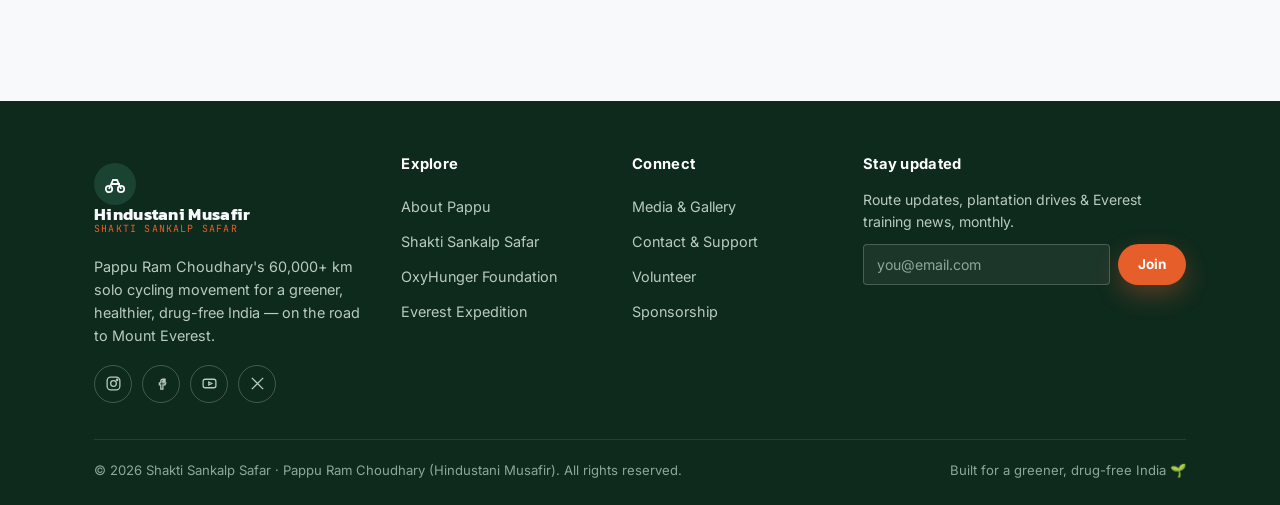
==== commit 38558517: "Updated project" ====
--- a/index.html
+++ b/index.html
@@ -75,7 +75,7 @@
       </div>
     </div>
     <div class="wrap hero-strip">
-      <div class="item"><b>24 states, 8 UTs</b><span>Covered so far</span></div>
+      <div class="item"><b>28 states, 6 UTs</b><span>Covered so far</span></div>
       <div class="item"><b>Apr 2023</b><span>Journey began, Khimsar, Rajasthan</span></div>
       <div class="item"><b>2027</b><span>Target: Mount Everest summit</span></div>
     </div>
@@ -94,7 +94,7 @@
           <span class="lbl">Solo cycling mission across India</span>
         </div>
         <div class="stat-card">
-          <span class="num" data-count="32500" data-suffix="+">0</span>
+          <span class="num" data-count="35000" data-suffix="+">0</span>
           <span class="lbl">Saplings planted toward a 1,00,000-tree pledge</span>
         </div>
         <div class="stat-card">
@@ -115,9 +115,9 @@
       <div>
         <span class="eyebrow">Who is Hindustani Musafir</span>
         <h2 style="font-size:clamp(1.7rem,3vw,2.3rem); margin-top:10px;">A Rajasthan farmer&rsquo;s son, pedalling a message no speech could carry.</h2>
-        <p style="margin-top:16px; color:var(--ink-soft); font-size:1.05rem;">Pappu Ram Choudhary hails from Khimsar village in Rajasthan&rsquo;s Nagaur district. On 25 April 2023 he set out alone, on a bicycle, with a target of 60,000+ kilometres across every Indian state and union territory &mdash; carrying a single message: plant trees, ride safe, stay drug-free. Today he is recognised as the <strong>&ldquo;Oxygen Man of India&rdquo;</strong> and the founder of the <strong>OxyHunger Foundation</strong>, with a tree-planting pledge that has already crossed 32,500 saplings (35,000+ as of the latest count). He now trains, quite literally on the road, for his most ambitious chapter yet &mdash; Mission Everest 2027.</p>
+        <p style="margin-top:16px; color:var(--ink-soft); font-size:1.05rem;">Pappu Ram Choudhary hails from Khimsar village in Rajasthan&rsquo;s Nagaur district. On 25 April 2023 he set out alone, on a bicycle, with a target of 60,000+ kilometres across every Indian state and union territory &mdash; carrying a single message: plant trees, ride safe, stay drug-free. Today he is recognised as the <strong>&ldquo;Oxygen Man of India&rdquo;</strong> and the founder of the <strong>OxyHunger Foundation</strong>, with a tree-planting pledge that has already crossed 35,000+ saplings. He now trains, quite literally on the road, for his most ambitious chapter yet &mdash; Mission Everest 2027.</p>
         <ul class="list-check">
-          <li><svg viewBox="0 0 24 24" fill="none" stroke="currentColor" stroke-width="2"><path d="M20 6L9 17l-5-5"/></svg><span>Solo, self-supported cycling across 24 states &amp; 8 union territories since April 2023</span></li>
+          <li><svg viewBox="0 0 24 24" fill="none" stroke="currentColor" stroke-width="2"><path d="M20 6L9 17l-5-5"/></svg><span>Solo, self-supported cycling across 28 states &amp; 6 union territories since April 2023</span></li>
           <li><svg viewBox="0 0 24 24" fill="none" stroke="currentColor" stroke-width="2"><path d="M20 6L9 17l-5-5"/></svg><span>Pledged to plant 1,00,000 indigenous trees along the route</span></li>
           <li><svg viewBox="0 0 24 24" fill="none" stroke="currentColor" stroke-width="2"><path d="M20 6L9 17l-5-5"/></svg><span>Engages students in road safety &amp; anti-addiction talks at every stop</span></li>
           <li><svg viewBox="0 0 24 24" fill="none" stroke="currentColor" stroke-width="2"><path d="M20 6L9 17l-5-5"/></svg><span>Movement co-led by Founder Pappu Ram Choudhary and Co-Founder Subodh Vijay Gangurde</span></li>
--- a/css/style.css
+++ b/css/style.css
@@ -86,12 +86,19 @@
 .btn{
   display:inline-flex; align-items:center; justify-content:center; gap:10px;
   padding:14px 26px; border-radius:999px; font-weight:700; font-size:.95rem;
-  border:2px solid transparent; transition:transform .18s ease, box-shadow .18s ease, background .18s ease, color .18s ease;
-  white-space:nowrap;
-}
+  border:2px solid transparent; transition:transform .28s cubic-bezier(.34,1.56,.64,1), box-shadow .25s ease, background .25s ease, color .25s ease;
+  white-space:nowrap; position:relative; overflow:hidden; isolation:isolate;
+}
+.btn::before{
+  content:""; position:absolute; inset:0; z-index:-1; border-radius:inherit;
+  background:linear-gradient(115deg, transparent 30%, rgba(255,255,255,.35) 48%, transparent 66%);
+  transform:translateX(-120%); transition:transform .6s ease;
+}
+.btn:hover::before{ transform:translateX(120%); }
 .btn:hover{ transform:translateY(-2px); }
+.btn:active{ transform:translateY(0) scale(.98); }
 .btn-primary{ background:var(--saffron); color:var(--white); box-shadow:0 10px 24px rgba(230,95,43,.32); }
-.btn-primary:hover{ background:#D5511F; }
+.btn-primary:hover{ background:#D5511F; box-shadow:0 14px 30px rgba(230,95,43,.4); }
 .btn-outline{ background:transparent; border-color:currentColor; color:inherit; }
 .btn-outline:hover{ background:rgba(255,255,255,.12); }
 .btn-outline.dark{ border-color:var(--forest); color:var(--forest); }
@@ -111,7 +118,14 @@
   position:sticky; top:0; z-index:100;
   background:rgba(248,249,250,.92); backdrop-filter:blur(10px);
   border-bottom:1px solid var(--line);
-}
+  transition:box-shadow .3s ease, background .3s ease;
+}
+.site-header.is-scrolled{
+  box-shadow:0 6px 24px rgba(14,42,29,.10);
+  background:rgba(248,249,250,.98);
+}
+.site-header.is-scrolled .nav{ padding-top:10px; padding-bottom:10px; }
+.nav{ transition:padding .3s ease; }
 .nav{
   display:flex; align-items:center; justify-content:space-between;
   padding:14px var(--gutter); max-width:var(--maxw-nav); margin:0 auto;
@@ -198,6 +212,13 @@
   display:grid; grid-template-columns:1.1fr .9fr; gap:clamp(30px,5vw,60px);
   align-items:center; padding-bottom:clamp(48px,7vw,90px);
 }
+@keyframes fade-up-in{ from{ opacity:0; transform:translateY(22px); } to{ opacity:1; transform:none; } }
+.hero-grid > *{ animation:fade-up-in .8s cubic-bezier(.16,1,.3,1) both; }
+.hero-grid > *:nth-child(2){ animation-delay:.12s; }
+.page-hero .wrap > *{ animation:fade-up-in .7s cubic-bezier(.16,1,.3,1) both; }
+.page-hero .wrap > *:nth-child(2){ animation-delay:.08s; }
+.page-hero .wrap > *:nth-child(3){ animation-delay:.16s; }
+.page-hero .wrap > *:nth-child(4){ animation-delay:.24s; }
 .hero-eyebrow{
   display:inline-flex; align-items:center; gap:8px; font-family:var(--f-mono);
   font-size:.72rem; letter-spacing:.14em; text-transform:uppercase; color:var(--saffron-light);
@@ -242,6 +263,17 @@
 .photo-ph .cap{ font-family:var(--f-mono); font-size:.72rem; letter-spacing:.08em; text-transform:uppercase; opacity:.75; }
 .photo-ph.saffron{ background:linear-gradient(150deg, var(--saffron-light), #C6491B); }
 .photo-ph.sand{ background:linear-gradient(150deg, #EADFCA, #D9C9A8); color:var(--forest-deep); }
+
+/* small circular photo placeholder for leadership/avatar slots */
+.avatar-ph{
+  width:76px; height:76px; border-radius:50%; display:flex; align-items:center; justify-content:center;
+  background:linear-gradient(150deg, var(--forest-mid), var(--forest-deep)); color:var(--offwhite);
+  margin-bottom:14px; border:1px solid rgba(255,255,255,.12); flex-shrink:0;
+  transition:transform .3s cubic-bezier(.34,1.56,.64,1);
+}
+.avatar-ph.saffron{ background:linear-gradient(150deg, var(--saffron-light), #C6491B); }
+.avatar-ph svg{ width:30px; height:30px; opacity:.92; }
+.card:hover .avatar-ph{ transform:scale(1.08) rotate(-3deg); }
 
 /* ---------------------------------------------------------
    Stats
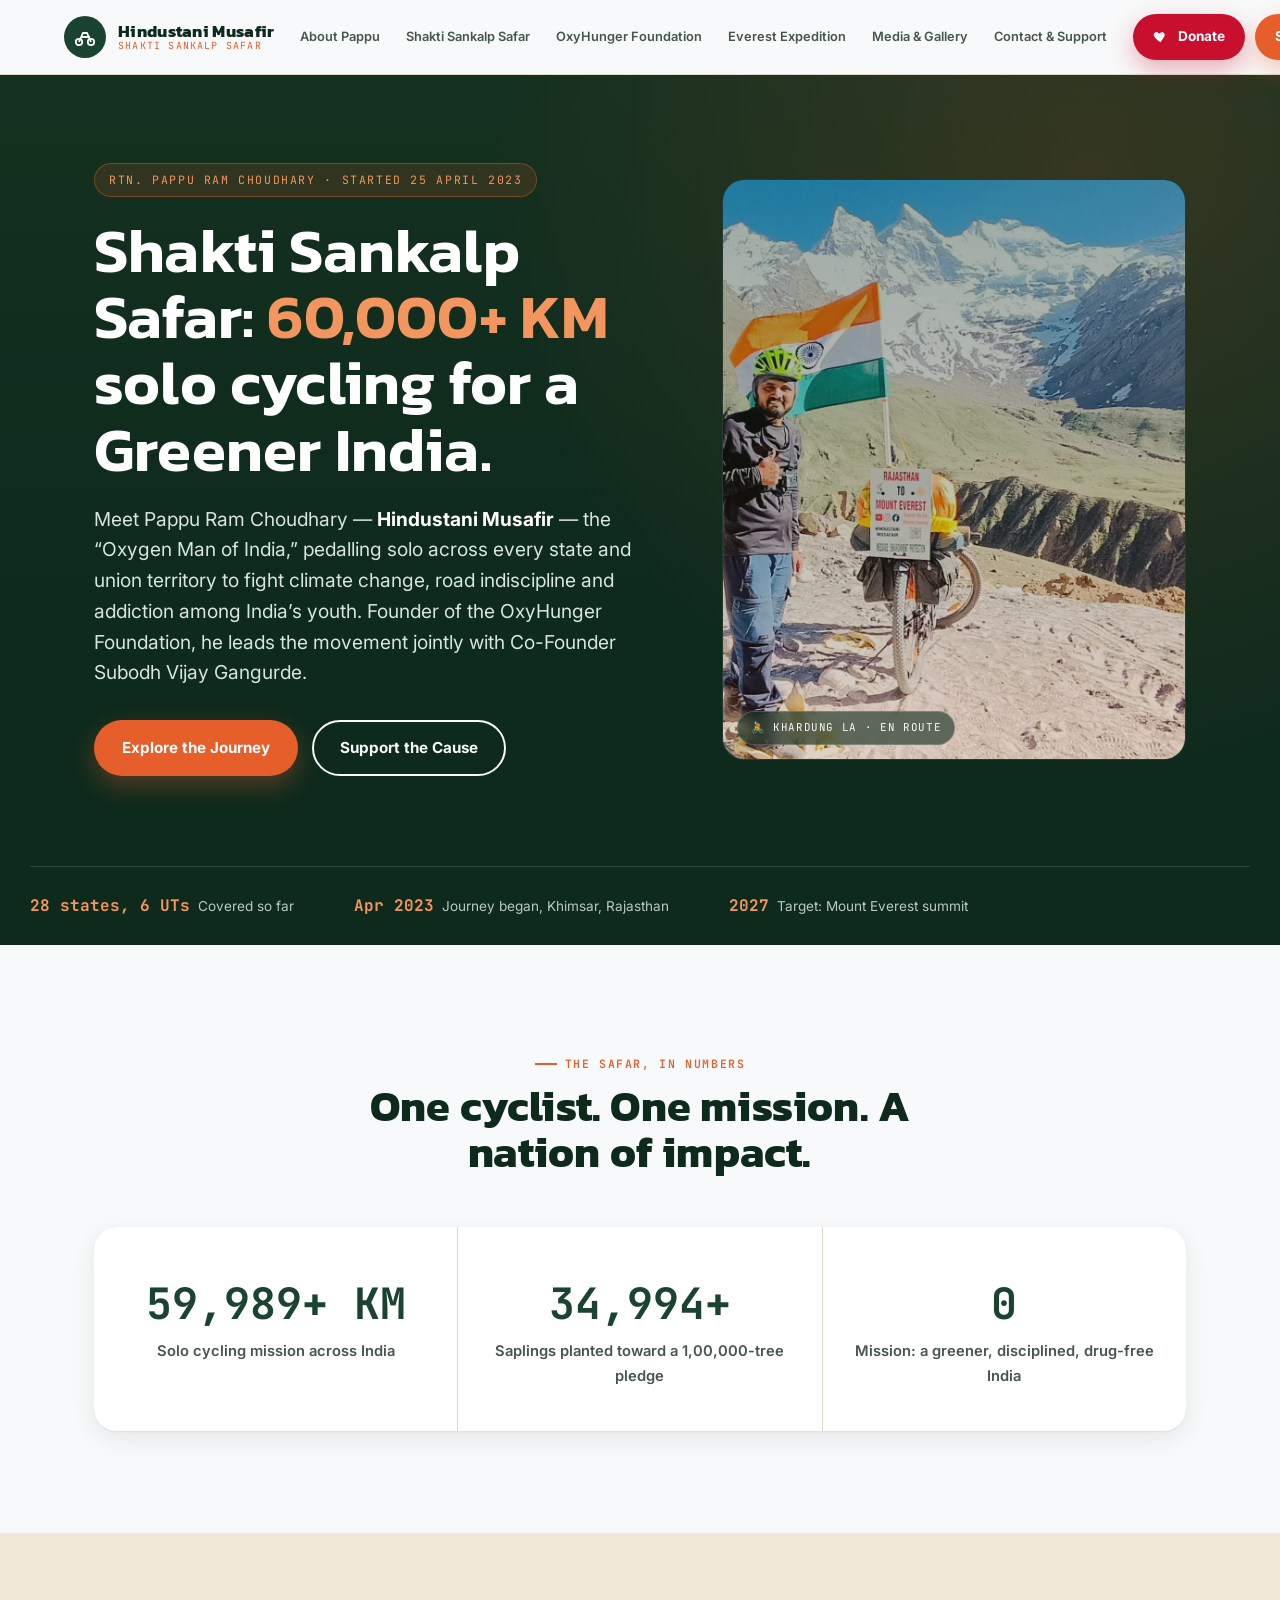
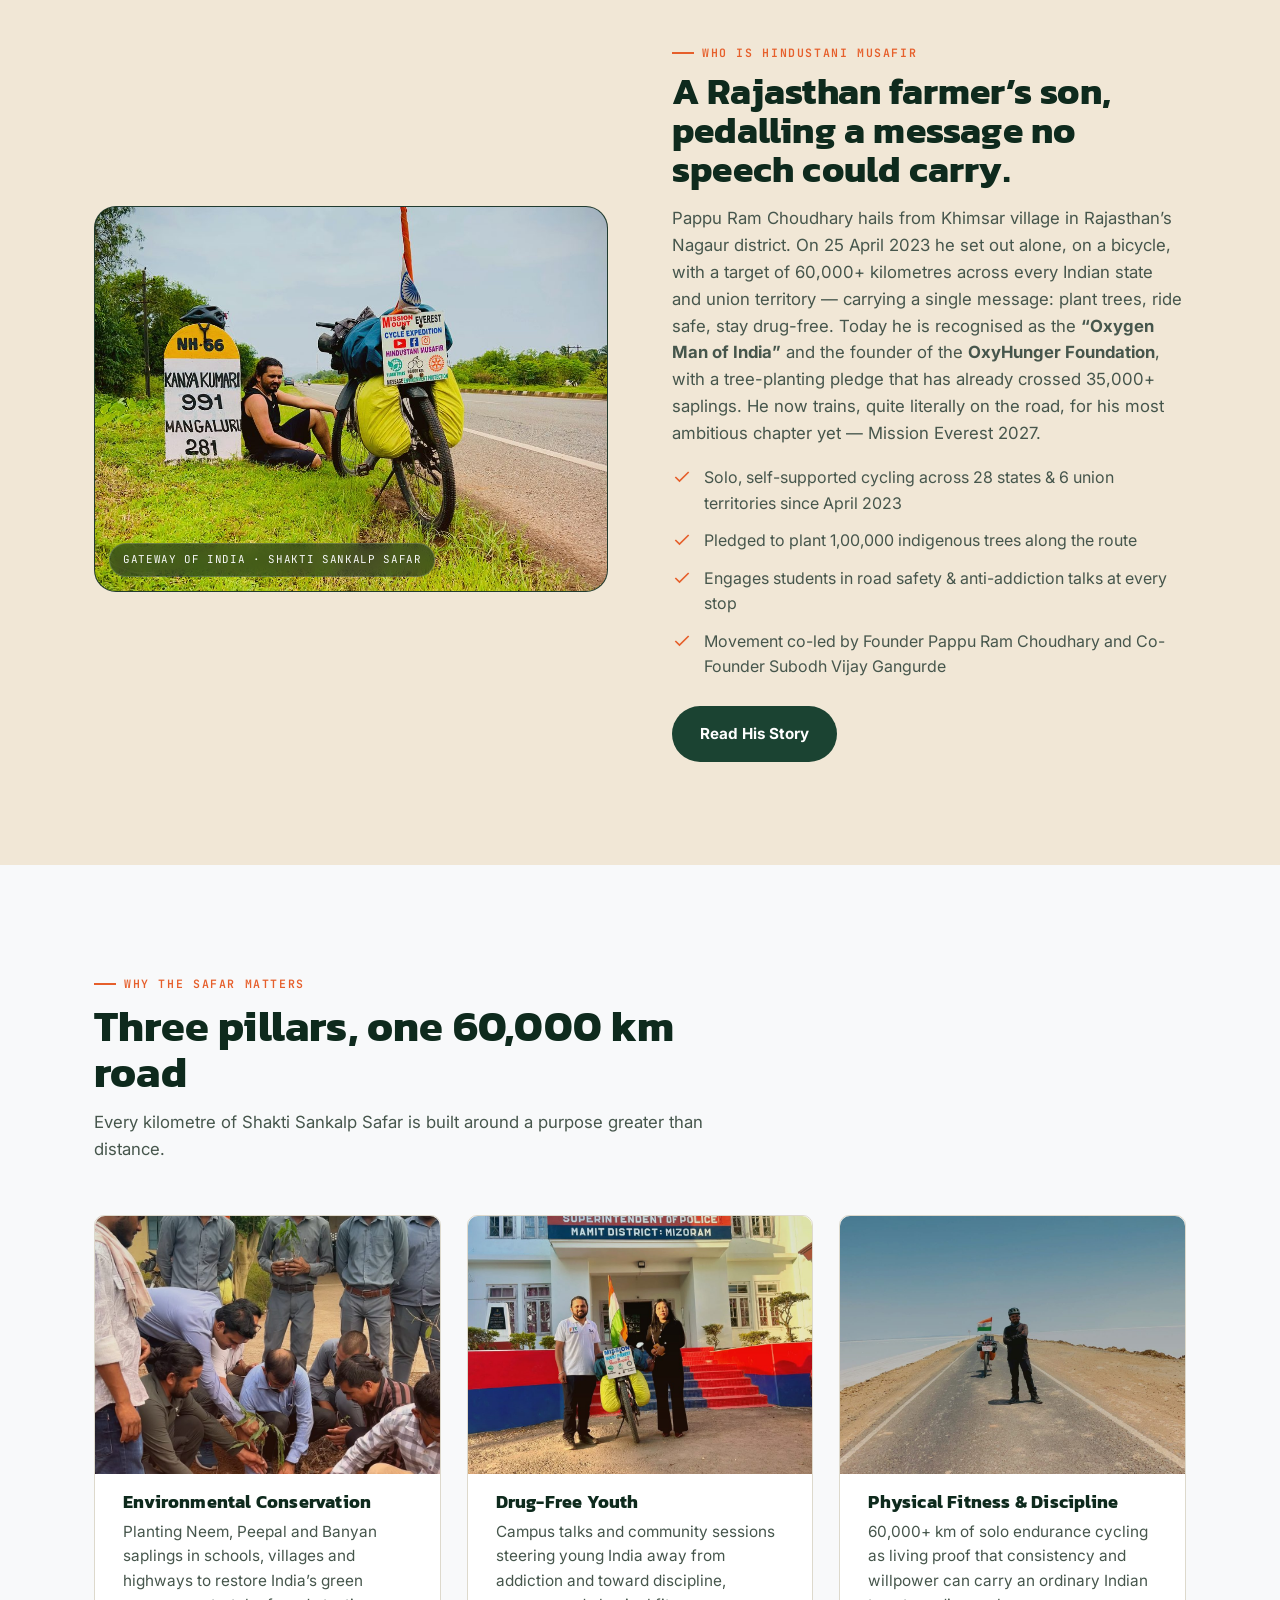
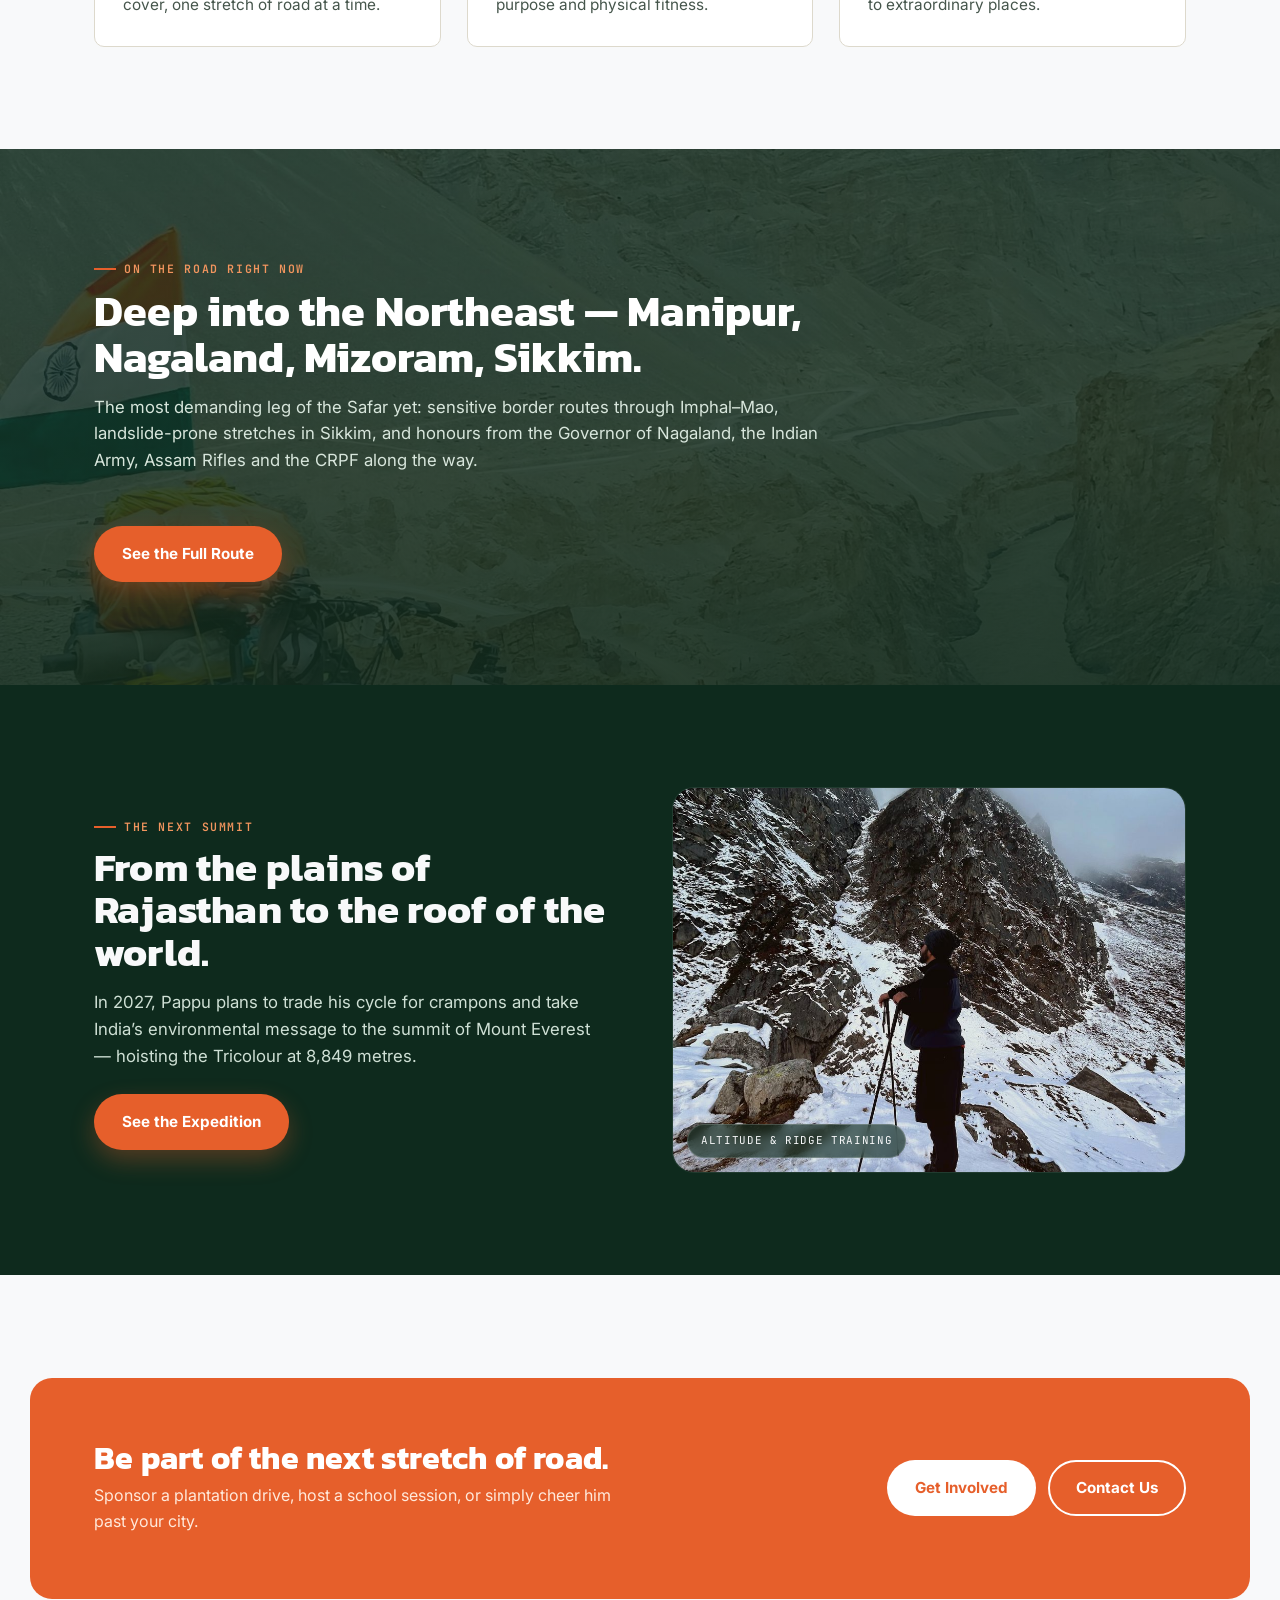
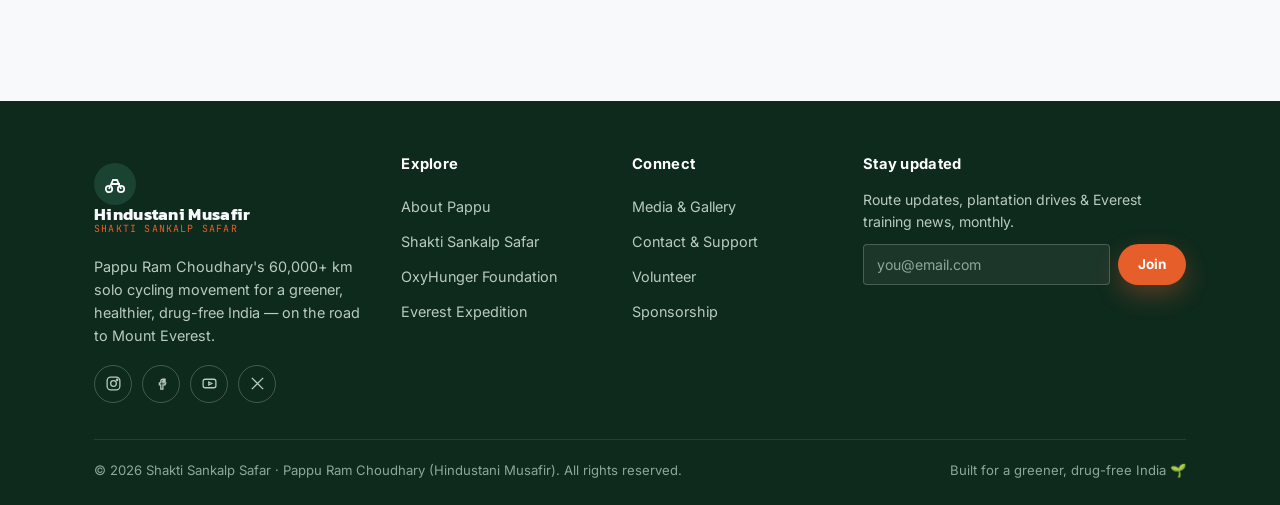
==== commit ae7ca69e: "Updated project" ====
--- a/index.html
+++ b/index.html
@@ -26,7 +26,7 @@
         </span>
       </a>
       <div class="nav-links">
-        <a href="index.html" class="active">Home</a>
+        <!-- <a href="index.html" class="active">Home</a> -->
         <a href="about.html">About Pappu</a>
         <a href="mission.html">Shakti Sankalp Safar</a>
         <a href="foundation.html">OxyHunger Foundation</a>
@@ -43,7 +43,7 @@
       </button>
     </nav>
     <div class="mobile-panel">
-      <a href="index.html" class="active">Home</a>
+      <!-- <a href="index.html" class="active">Home</a> -->
         <a href="about.html">About Pappu</a>
         <a href="mission.html">Shakti Sankalp Safar</a>
         <a href="foundation.html">OxyHunger Foundation</a>
